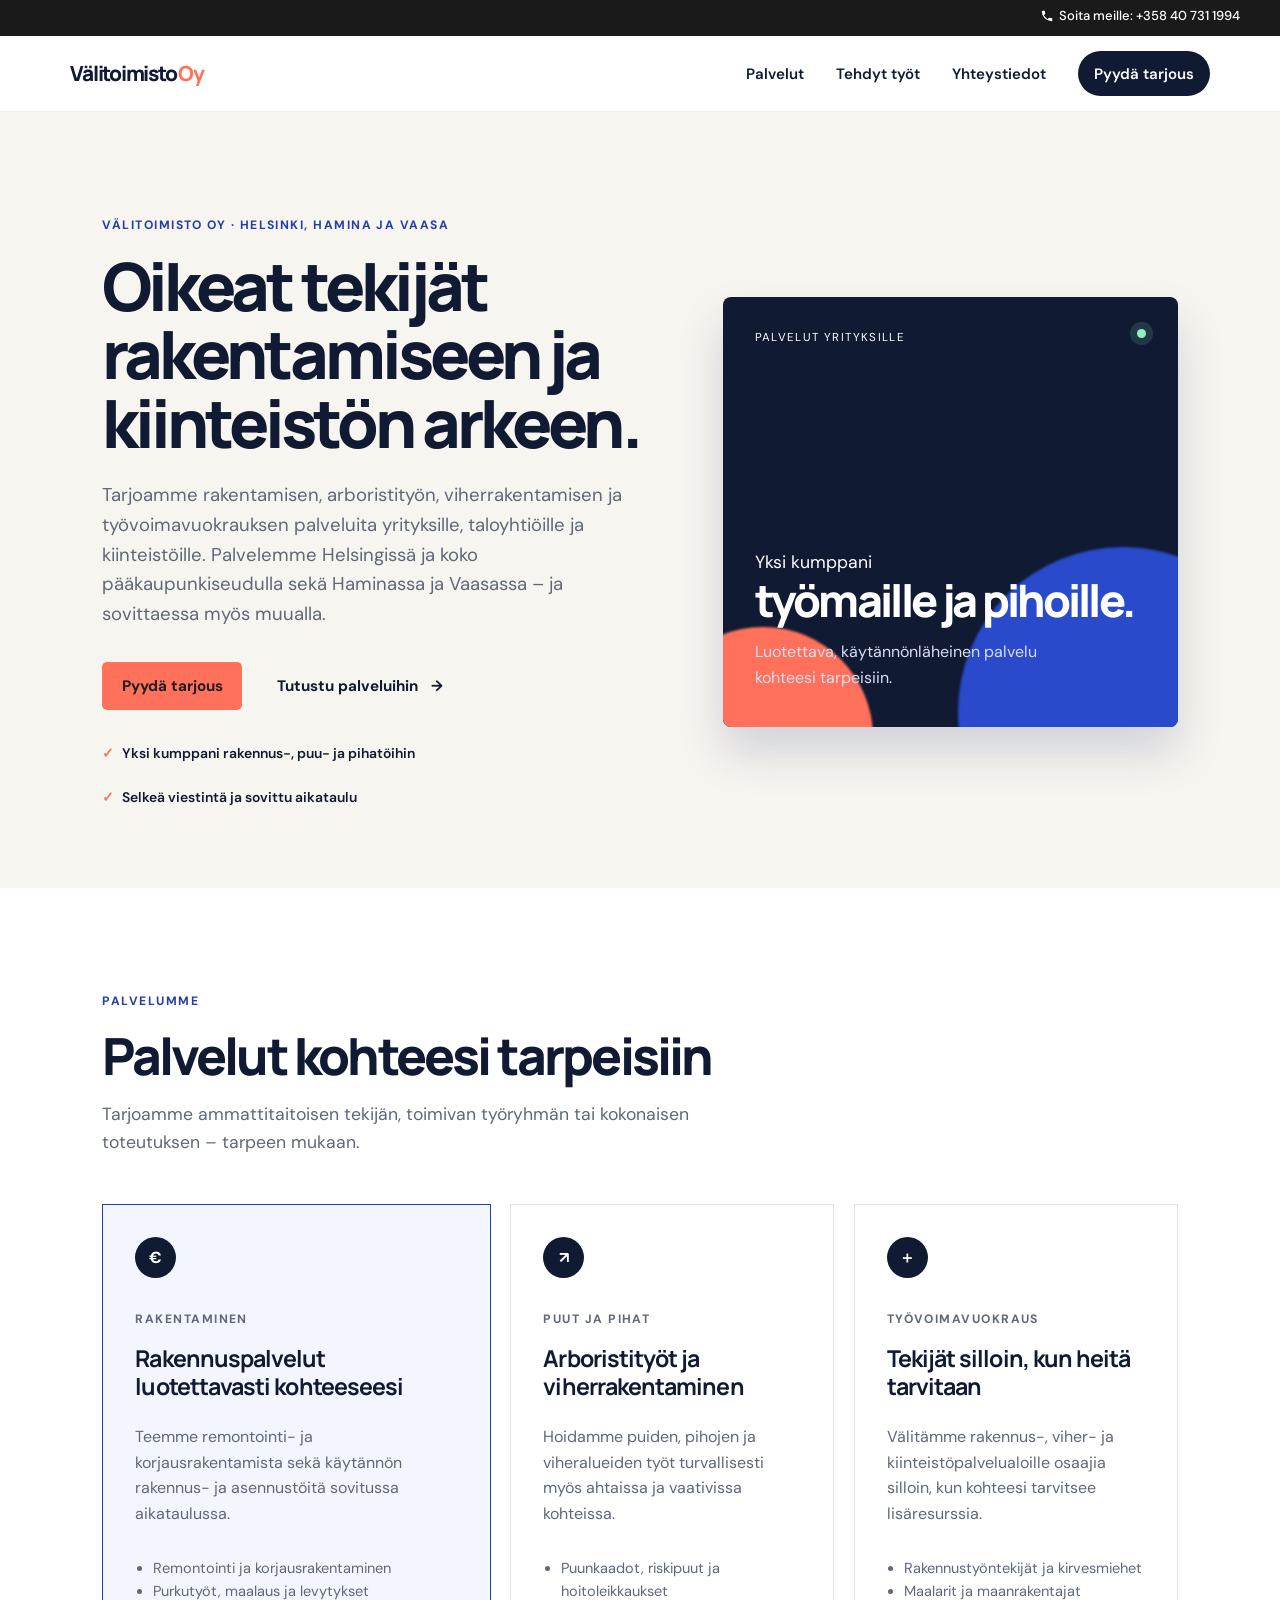
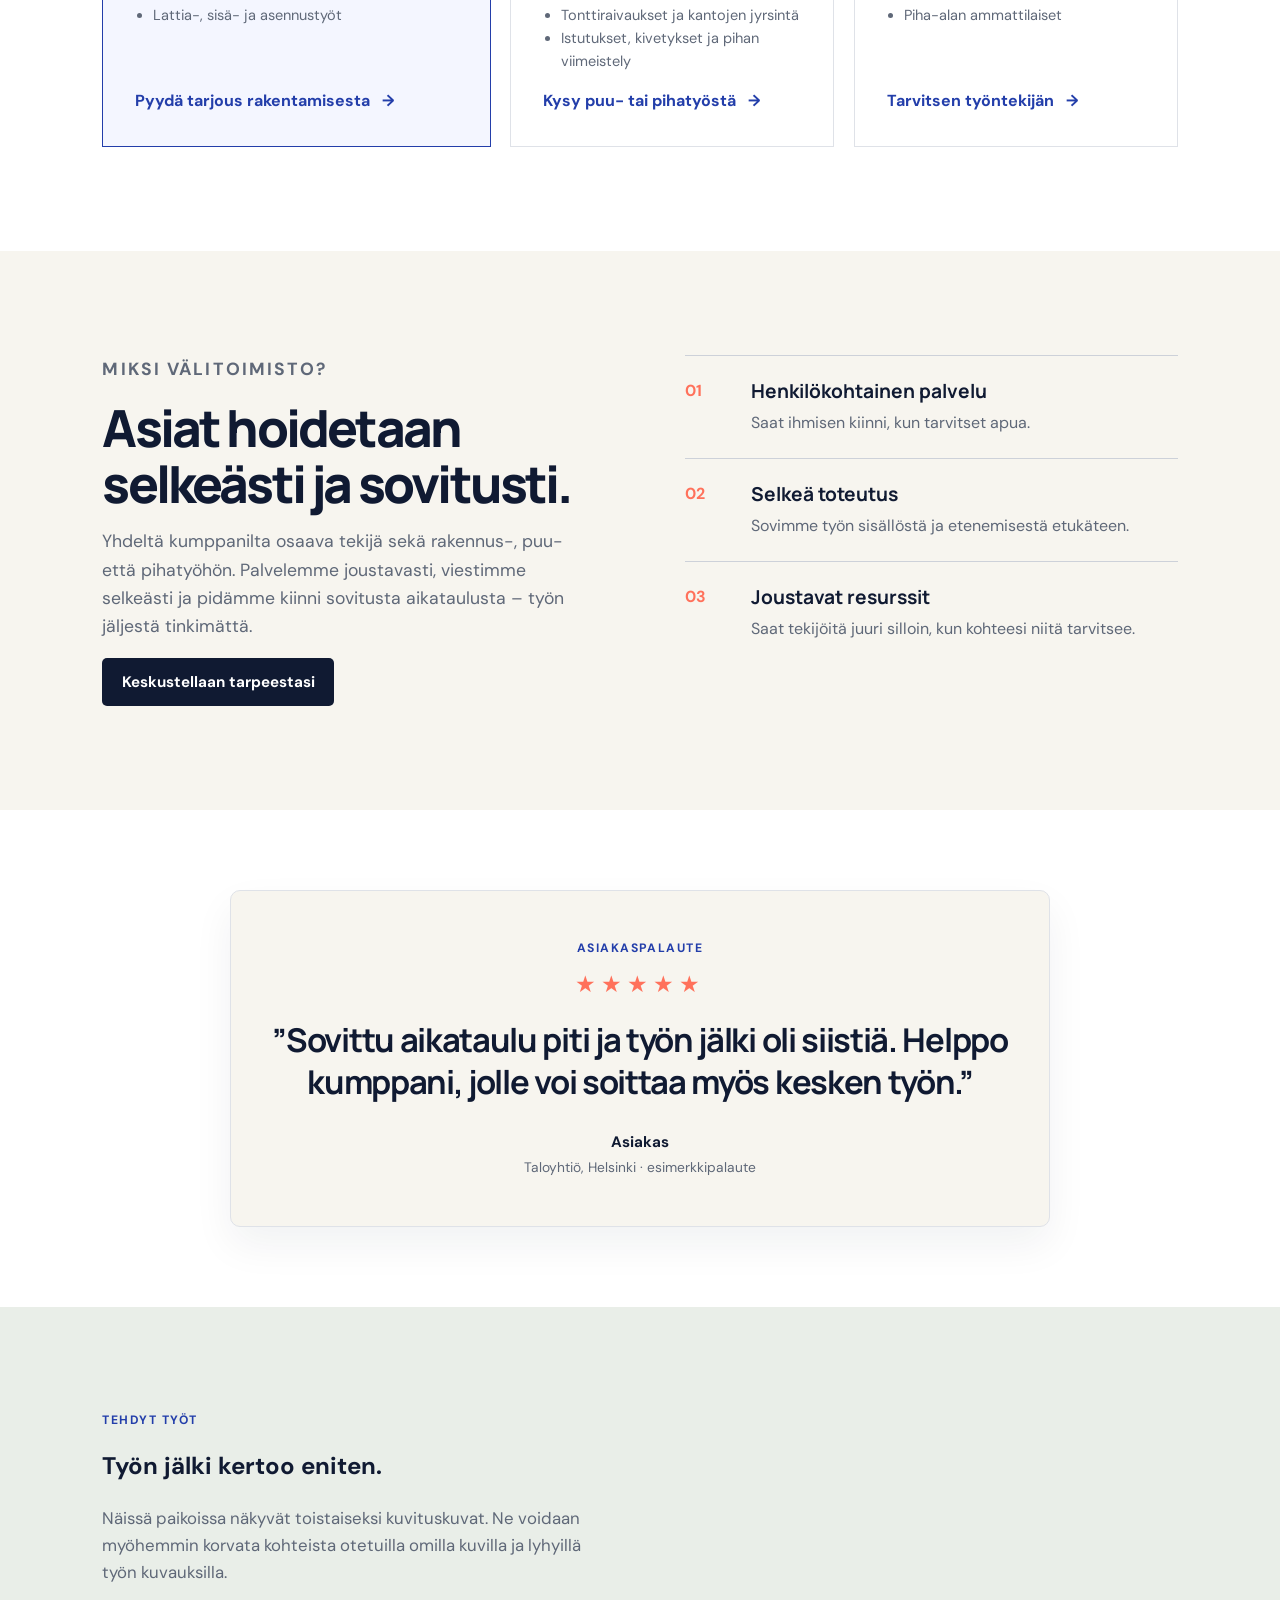
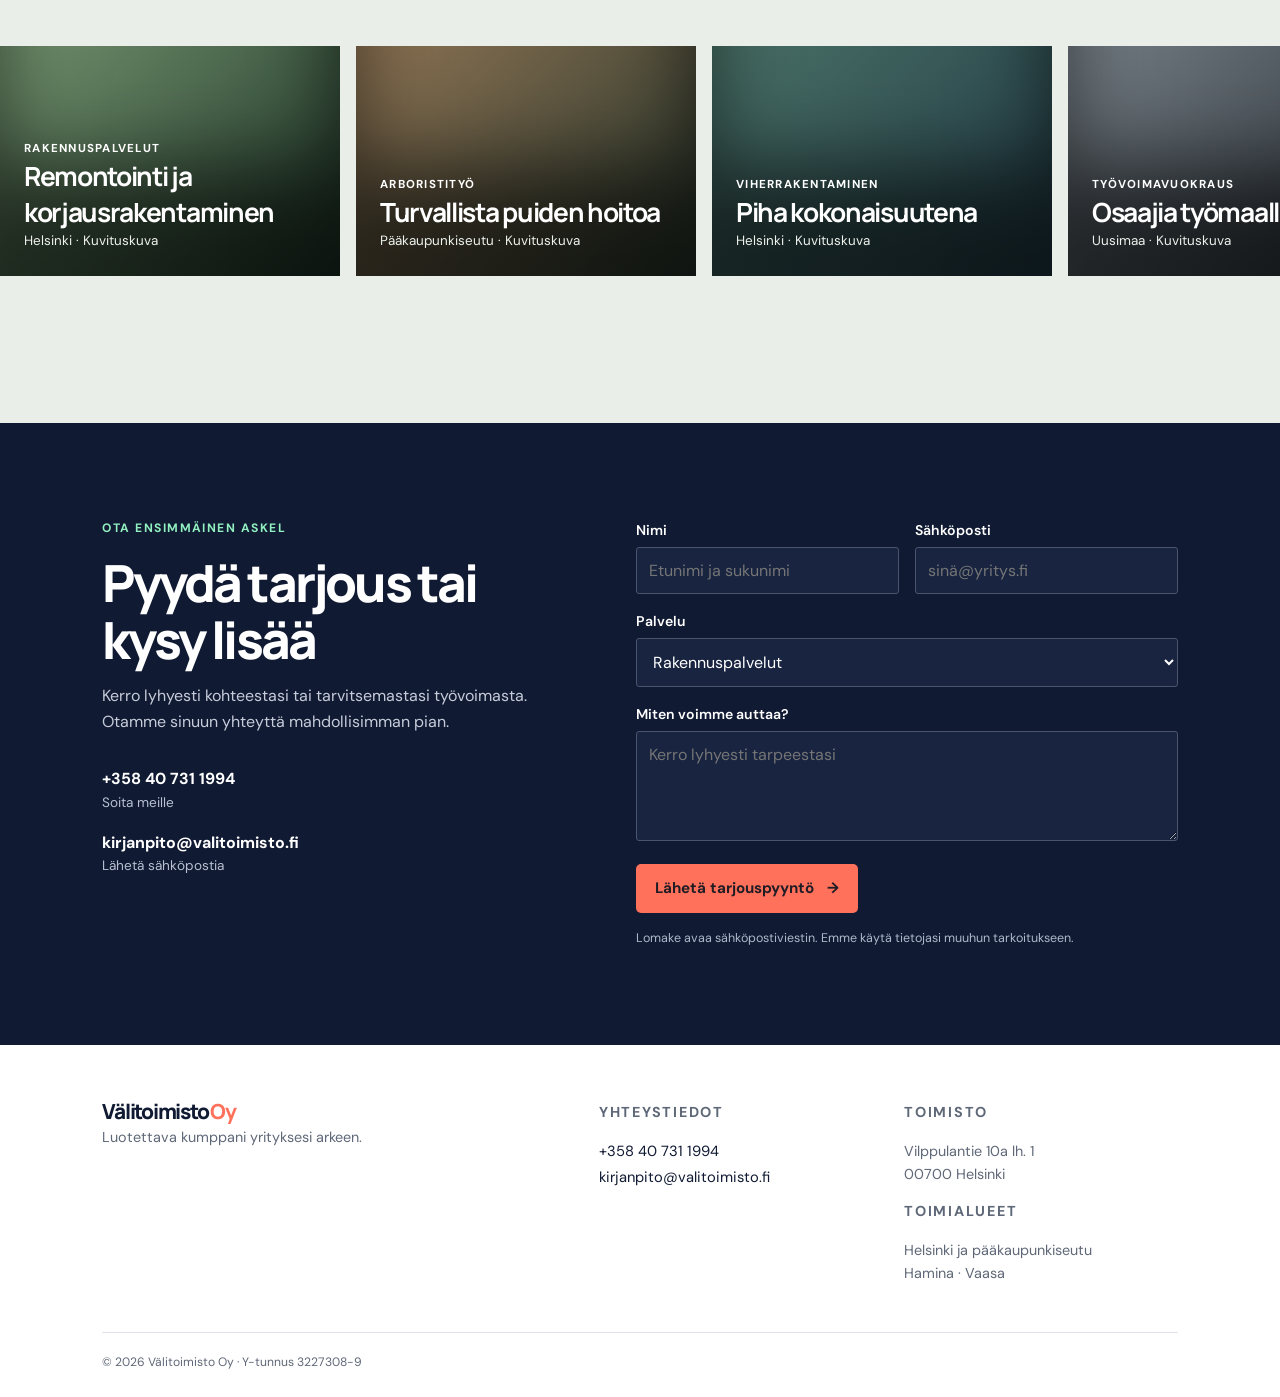
==== index.html @ 51d5badb "Add files via upload" ====
<!doctype html>
<html lang="fi">
  <head>
    <meta charset="UTF-8" />
    <meta name="viewport" content="width=device-width, initial-scale=1.0" />
    <meta name="description" content="Välitoimisto Oy tarjoaa rakentamisen, arboristityön, viherrakentamisen ja työvoimavuokrauksen palveluita Helsingissä, pääkaupunkiseudulla, Haminassa ja Vaasassa." />
    <title>Välitoimisto Oy | Rakentaminen ja työvoimavuokraus</title>
    <link rel="preconnect" href="https://fonts.googleapis.com" />
    <link rel="preconnect" href="https://fonts.gstatic.com" crossorigin />
    <link href="https://fonts.googleapis.com/css2?family=DM+Sans:wght@400;500;600;700&family=Manrope:wght@600;700;800&display=swap" rel="stylesheet" />
    <link rel="stylesheet" href="styles.css" />
    <link rel="stylesheet" href="references.css" />
  </head>
  <body>
    <!-- UUSI YHTEYSTIETOPALKKI SIVUN YLÄLAIDASSA -->
    <div class="top-bar" style="background-color: #1a1a1a; color: #ffffff; padding: 6px 20px; font-size: 13px; font-family: 'DM Sans', sans-serif; text-align: right;">
      <div style="max-width: 1200px; margin: 0 auto;">
        <a href="tel:+358407311994" style="color: #ffffff; text-decoration: none; font-weight: 500; display: inline-flex; align-items: center; gap: 5px;">
          <svg viewBox="0 0 24 24" width="14" height="14" fill="currentColor" style="vertical-align: middle;">
            <path d="M6.62 10.79a15.15 15.15 0 0 0 6.59 6.59l2.2-2.2a1 1 0 0 1 1.11-.27c1.12.37 2.33.57 3.57.57a1 1 0 0 1 1 1V20a1 1 0 0 1-1 1A17 17 0 0 1 3 4a1 1 0 0 1 1-1h3.5a1 1 0 0 1 1 1c0 1.25.2 2.45.57 3.57a1 1 0 0 1-.27 1.11l-2.18 2.1z"/>
          </svg>
          Soita meille: +358 40 731 1994
        </a>
      </div>
    </div>

    <header class="site-header">
      <a class="logo" href="#alku" aria-label="Välitoimisto Oy, etusivu">Välitoimisto<span>Oy</span></a>
      <button class="menu-toggle" aria-expanded="false" aria-controls="nav">Valikko <span aria-hidden="true">☰</span></button>
      <nav id="nav" class="navigation" aria-label="Päävalikko">
        <a href="#palvelut">Palvelut</a>
        <a href="#referenssit">Tehdyt työt</a>
        <a href="#yhteys">Yhteystiedot</a>
        <a class="nav-cta" href="#tarjous">Pyydä tarjous</a>
      </nav>
    </header>

    <main id="alku">
      <section class="hero">
        <div class="hero-copy">
          <p class="eyebrow">Välitoimisto Oy · Helsinki, Hamina ja Vaasa</p>
          <h1>Oikeat tekijät rakentamiseen ja kiinteistön arkeen.</h1>
          <p class="lead">Tarjoamme rakentamisen, arboristityön, viherrakentamisen ja työvoimavuokrauksen palveluita yrityksille, taloyhtiöille ja kiinteistöille. Palvelemme Helsingissä ja koko pääkaupunkiseudulla sekä Haminassa ja Vaasassa – ja sovittaessa myös muualla.</p>
          <div class="button-row">
            <a class="button button-primary" href="#tarjous">Pyydä tarjous</a>
            <a class="button button-quiet" href="#palvelut">Tutustu palveluihin <span aria-hidden="true">→</span></a>
          </div>
          <ul class="hero-points" aria-label="Välitoimiston vahvuudet">
            <li>Yksi kumppani rakennus-, puu- ja pihatöihin</li>
            <li>Selkeä viestintä ja sovittu aikataulu</li>
          </ul>
        </div>
        <div class="hero-card" aria-label="Rakentaminen ja työvoimavuokraus">
          <div class="card-topline"><span>Palvelut yrityksille</span><span class="pulse"></span></div>
          <div class="orb orb-one"></div><div class="orb orb-two"></div>
          <div class="card-content">
            <p>Yksi kumppani</p>
            <strong>työmaille ja pihoille.</strong>
            <span>Luotettava, käytännönläheinen palvelu kohteesi tarpeisiin.</span>
          </div>
        </div>
      </section>

      <section id="palvelut" class="section services-section">
        <div class="section-intro">
          <p class="eyebrow">Palvelumme</p>
          <h2>Palvelut kohteesi tarpeisiin</h2>
          <p>Tarjoamme ammattitaitoisen tekijän, toimivan työryhmän tai kokonaisen toteutuksen – tarpeen mukaan.</p>
        </div>
        <div class="service-grid">
          <article class="service-card featured">
            <div class="icon" aria-hidden="true">€</div>
            <p class="card-label">Rakentaminen</p>
            <h3>Rakennuspalvelut luotettavasti kohteeseesi</h3>
            <p>Teemme remontointi- ja korjausrakentamista sekä käytännön rakennus- ja asennustöitä sovitussa aikataulussa.</p>
            <ul><li>Remontointi ja korjausrakentaminen</li><li>Purkutyöt, maalaus ja levytykset</li><li>Lattia-, sisä- ja asennustyöt</li></ul>
            <a href="#tarjous" class="text-link">Pyydä tarjous rakentamisesta <span>→</span></a>
          </article>
          <article class="service-card">
            <div class="icon" aria-hidden="true">↗</div>
            <p class="card-label">Puut ja pihat</p>
            <h3>Arboristityöt ja viherrakentaminen</h3>
            <p>Hoidamme puiden, pihojen ja viheralueiden työt turvallisesti myös ahtaissa ja vaativissa kohteissa.</p>
            <ul><li>Puunkaadot, riskipuut ja hoitoleikkaukset</li><li>Tonttiraivaukset ja kantojen jyrsintä</li><li>Istutukset, kivetykset ja pihan viimeistely</li></ul>
            <a href="#tarjous" class="text-link">Kysy puu- tai pihatyöstä <span>→</span></a>
          </article>
          <article class="service-card">
            <div class="icon" aria-hidden="true">＋</div>
            <p class="card-label">Työvoimavuokraus</p>
            <h3>Tekijät silloin, kun heitä tarvitaan</h3>
            <p>Välitämme rakennus-, viher- ja kiinteistöpalvelualoille osaajia silloin, kun kohteesi tarvitsee lisäresurssia.</p>
            <ul><li>Rakennustyöntekijät ja kirvesmiehet</li><li>Maalarit ja maanrakentajat</li><li>Piha-alan ammattilaiset</li></ul>
            <a href="#tarjous" class="text-link">Tarvitsen työntekijän <span>→</span></a>
          </article>
        </div>
      </section>

      <section id="miksi-me" class="section reasons-section">
        <div class="reasons-copy">
          <p class="eyebrow">Miksi Välitoimisto?</p>
          <h2>Asiat hoidetaan selkeästi ja sovitusti.</h2>
          <p>Yhdeltä kumppanilta osaava tekijä sekä rakennus-, puu- että pihatyöhön. Palvelemme joustavasti, viestimme selkeästi ja pidämme kiinni sovitusta aikataulusta – työn jäljestä tinkimättä.</p>
          <a class="button button-dark" href="#tarjous">Keskustellaan tarpeestasi</a>
        </div>
        <div class="reason-list">
          <div><span>01</span><h3>Henkilökohtainen palvelu</h3><p>Saat ihmisen kiinni, kun tarvitset apua.</p></div>
          <div><span>02</span><h3>Selkeä toteutus</h3><p>Sovimme työn sisällöstä ja etenemisestä etukäteen.</p></div>
          <div><span>03</span><h3>Joustavat resurssit</h3><p>Saat tekijöitä juuri silloin, kun kohteesi niitä tarvitsee.</p></div>
        </div>
      </section>

      <!-- ASIAKASARVOSTELU: korvaa lainaus ja allekirjoitus aidolla saadulla palautteella. -->
      <section id="arvostelu" class="review-section" aria-labelledby="review-title">
        <h2 id="review-title" class="visually-hidden">Asiakasarvostelu</h2>
        <div class="review-card">
          <p class="eyebrow">Asiakaspalaute</p>
          <div class="review-stars" role="img" aria-label="Arvosana 5 tähteä viidestä">★★★★★</div>
          <blockquote class="review-quote">”Sovittu aikataulu piti ja työn jälki oli siistiä. Helppo kumppani, jolle voi soittaa myös kesken työn.”</blockquote>
          <p class="review-meta"><strong>Asiakas</strong><span>Taloyhtiö, Helsinki · esimerkkipalaute</span></p>
        </div>
      </section>

      <section id="referenssit" class="references-section" aria-labelledby="references-title">
        <div class="references-intro">
          <p class="eyebrow">Tehdyt työt</p>
          <h2 id="references-title">Työn jälki kertoo eniten.</h2>
          <p>Näissä paikoissa näkyvät toistaiseksi kuvituskuvat. Ne voidaan myöhemmin korvata kohteista otetuilla omilla kuvilla ja lyhyillä työn kuvauksilla.</p>
        </div>
        <div class="reference-rail" aria-label="Referenssikohteet">
          <article class="reference-card ref-one"><span>Rakennuspalvelut</span><strong>Remontointi ja korjausrakentaminen</strong><p>Helsinki · Kuvituskuva</p></article>
          <article class="reference-card ref-two"><span>Arboristityö</span><strong>Turvallista puiden hoitoa</strong><p>Pääkaupunkiseutu · Kuvituskuva</p></article>
          <article class="reference-card ref-three"><span>Viherrakentaminen</span><strong>Piha kokonaisuutena</strong><p>Helsinki · Kuvituskuva</p></article>
          <article class="reference-card ref-four"><span>Työvoimavuokraus</span><strong>Osaajia työmaalle</strong><p>Uusimaa · Kuvituskuva</p></article>
          <article class="reference-card ref-one" aria-hidden="true"><span>Rakennuspalvelut</span><strong>Remontointi ja korjausrakentaminen</strong><p>Helsinki · Kuvituskuva</p></article>
        </div>
      </section>

      <section id="tarjous" class="quote-section">
        <div class="quote-copy">
          <p class="eyebrow">Ota ensimmäinen askel</p>
          <h2>Pyydä tarjous tai kysy lisää</h2>
          <p>Kerro lyhyesti kohteestasi tai tarvitsemastasi työvoimasta. Otamme sinuun yhteyttä mahdollisimman pian.</p>
          <div class="contact-direct">
            <a href="tel:+358407311994"><strong>+358 40 731 1994</strong><span>Soita meille</span></a>
            <a href="mailto:kirjanpito@valitoimisto.fi"><strong>kirjanpito@valitoimisto.fi</strong><span>Lähetä sähköpostia</span></a>
          </div>
        </div>
        <form id="quote-form" class="quote-form">
          <label>Nimi<input required name="name" autocomplete="name" placeholder="Etunimi ja sukunimi" /></label>
          <label>Sähköposti<input required type="email" name="email" autocomplete="email" placeholder="sinä@yritys.fi" /></label>
          <label>Palvelu<select name="service"><option>Rakennuspalvelut</option><option>Arboristityöt</option><option>Viherrakentaminen</option><option>Työvoimavuokraus</option><option>Muu asia</option></select></label>
          <label>Miten voimme auttaa?<textarea required name="message" rows="4" placeholder="Kerro lyhyesti tarpeestasi"></textarea></label>
          <button class="button button-primary" type="submit">Lähetä tarjouspyyntö <span aria-hidden="true">→</span></button>
          <p class="form-note">Lomake avaa sähköpostiviestin. Emme käytä tietojasi muuhun tarkoitukseen.</p>
        </form>
      </section>
    </main>

    <footer id="yhteys" class="site-footer">
      <div><a class="logo" href="#alku">Välitoimisto<span>Oy</span></a><p>Luotettava kumppani yrityksesi arkeen.</p></div>
      <div><p class="footer-label">Yhteystiedot</p><a href="tel:+358407311994">+358 40 731 1994</a><a href="mailto:kirjanpito@valitoimisto.fi">kirjanpito@valitoimisto.fi</a></div>
      <div><p class="footer-label">Toimisto</p><p>Vilppulantie 10a lh. 1<br />00700 Helsinki</p><p class="footer-label">Toimialueet</p><p>Helsinki ja pääkaupunkiseutu<br />Hamina · Vaasa</p></div>
      <small>© <span id="year"></span> Välitoimisto Oy · Y-tunnus 3227308-9</small>
    </footer>
    <script src="script.js"></script>
  </body>
</html>
---- styles.css ----
:root{--ink:#101a32;--blue:#233eaa;--blue-dark:#172b78;--coral:#ff715b;--cream:#f7f5ef;--muted:#5f6878;--line:#dfe2e8}*{box-sizing:border-box}html{scroll-behavior:smooth}body{margin:0;color:var(--ink);background:var(--cream);font:400 16px/1.6 "DM Sans",Arial,sans-serif}h1,h2,h3,p{margin-top:0}.site-header{min-height:76px;display:flex;align-items:center;justify-content:space-between;padding:0 5.5vw;background:#fff;position:sticky;top:0;z-index:10;border-bottom:1px solid #edf0f4}.logo{font:800 1.3rem/1 "Manrope",sans-serif;text-decoration:none;color:var(--ink);letter-spacing:-.06em}.logo span{color:var(--coral);margin-left:2px}.navigation{display:flex;align-items:center;gap:2rem}.navigation a{color:var(--ink);text-decoration:none;font-weight:600;font-size:.94rem}.navigation .nav-cta{background:var(--ink);color:#fff;padding:.65rem 1rem;border-radius:999px}.menu-toggle{display:none}.hero{padding:6.5rem 8vw 5rem;display:grid;grid-template-columns:1.1fr .9fr;gap:4rem;align-items:center;max-width:1450px;margin:auto}.eyebrow,.card-label,.footer-label{font-size:.76rem;text-transform:uppercase;letter-spacing:.12em;font-weight:700;color:var(--blue);margin-bottom:1rem}.hero h1{font:800 clamp(2.8rem,5.2vw,5.4rem)/1.03 "Manrope",sans-serif;letter-spacing:-.06em;max-width:730px;margin-bottom:1.5rem}.lead{font-size:1.16rem;color:var(--muted);max-width:630px}.button-row{display:flex;gap:1rem;align-items:center;margin:2rem 0}.button{display:inline-flex;align-items:center;gap:.8rem;padding:.9rem 1.2rem;border-radius:5px;text-decoration:none;border:0;font:700 .95rem "DM Sans",sans-serif;cursor:pointer}.button-primary{background:var(--coral);color:#211d25}.button-primary:hover{background:#ff846f}.button-quiet{color:var(--ink)}.button-dark{background:var(--ink);color:#fff}.hero-points{display:flex;flex-wrap:wrap;gap:1.3rem;padding:0;margin:0;list-style:none;font-size:.87rem;font-weight:600}.hero-points li:before{content:"✓";color:var(--coral);margin-right:.45rem}.hero-card{position:relative;overflow:hidden;min-height:430px;background:var(--ink);border-radius:8px;color:#fff;padding:2rem;box-shadow:0 25px 45px #172b782b}.card-topline{display:flex;justify-content:space-between;text-transform:uppercase;font-size:.72rem;letter-spacing:.12em}.pulse{width:9px;height:9px;background:#91efc0;border-radius:50%;box-shadow:0 0 0 7px #91efc024}.orb{position:absolute;border-radius:50%;filter:blur(1px)}.orb-one{width:330px;height:330px;background:#284acb;right:-110px;bottom:-150px}.orb-two{width:220px;height:220px;background:#ff715b;left:-70px;bottom:-120px}.card-content{position:absolute;left:2rem;bottom:2.3rem;z-index:1}.card-content p{font-size:1.1rem;margin:0}.card-content strong{display:block;font:800 clamp(2rem,3.5vw,3.1rem)/1.05 "Manrope";letter-spacing:-.06em}.card-content span{display:block;max-width:330px;margin-top:1rem;color:#d9def3}.section{padding:6.5rem 8vw}.services-section{background:#fff}.section-intro{max-width:620px;margin-bottom:3rem}.section h2,.quote-section h2{font:800 clamp(2.1rem,4vw,3.6rem)/1.1 "Manrope";letter-spacing:-.055em;margin-bottom:1rem}.section-intro>p:last-child,.reasons-copy>p{color:var(--muted);font-size:1.1rem}.service-grid{display:grid;grid-template-columns:1.2fr 1fr 1fr;gap:1.2rem}.service-card{border:1px solid var(--line);padding:2rem;min-height:390px;display:flex;flex-direction:column;background:#fff}.service-card.featured{border-color:var(--blue);background:#f4f6ff}.icon{width:41px;height:41px;display:grid;place-items:center;border-radius:50%;background:var(--ink);color:#fff;font-weight:700;margin-bottom:2rem}.service-card h3{font:700 1.45rem/1.2 "Manrope";letter-spacing:-.04em}.service-card p{color:var(--muted)}.service-card ul{padding-left:1.1rem;color:var(--muted);font-size:.91rem}.text-link{margin-top:auto;text-decoration:none;font-weight:700;color:var(--blue)}.text-link span{margin-left:.5rem}.reasons-section{display:grid;grid-template-columns:1fr 1fr;gap:7vw;align-items:start}.reasons-copy h2{max-width:520px}.reason-list>div{display:grid;grid-template-columns:50px 1fr;column-gap:1rem;padding:1.4rem 0;border-top:1px solid #cdd1d9}.reason-list span{color:var(--coral);font-weight:700}.reason-list h3{margin:0;font:700 1.2rem "Manrope"}.reason-list p{grid-column:2;color:var(--muted);margin:.35rem 0 0}.quote-section{background:var(--ink);padding:6rem 8vw;display:grid;grid-template-columns:.9fr 1.1fr;gap:7vw;color:#fff}.quote-section .eyebrow{color:#91efc0}.quote-section h2{max-width:440px}.quote-copy>p:not(.eyebrow){color:#c6ccda;max-width:490px}.contact-direct{display:grid;gap:1rem;margin-top:2rem}.contact-direct a{color:#fff;text-decoration:none;display:flex;flex-direction:column}.contact-direct span{color:#b8c0d2;font-size:.85rem}.quote-form{display:grid;grid-template-columns:1fr 1fr;gap:1rem}.quote-form label{font-weight:600;font-size:.88rem}.quote-form label:nth-of-type(3),.quote-form label:nth-of-type(4){grid-column:1/-1}.quote-form input,.quote-form textarea,.quote-form select{width:100%;margin-top:.35rem;padding:.75rem .8rem;font:400 1rem "DM Sans";border:1px solid #4a556d;background:#182440;color:#fff;border-radius:3px}.quote-form textarea{resize:vertical}.quote-form .button{justify-self:start}.form-note{grid-column:1/-1;color:#aeb8ca;font-size:.78rem;margin:0}.site-footer{display:grid;grid-template-columns:1.7fr 1fr 1fr;gap:2rem;padding:3.5rem 8vw 1.5rem;background:#fff}.site-footer p{color:var(--muted);font-size:.9rem}.site-footer a:not(.logo){display:block;color:var(--ink);text-decoration:none;font-size:.92rem;margin:.2rem 0}.site-footer small{grid-column:1/-1;border-top:1px solid var(--line);padding-top:1.3rem;color:var(--muted);font-size:.76rem}@media(max-width:850px){.site-header{padding:0 5vw}.menu-toggle{display:block;background:none;border:0;font:700 .9rem "DM Sans";color:var(--ink)}.navigation{display:none;position:absolute;left:0;right:0;top:75px;padding:1.2rem 5vw 1.5rem;background:#fff;border-bottom:1px solid var(--line);align-items:flex-start;flex-direction:column;gap:1rem}.navigation.open{display:flex}.hero,.reasons-section,.quote-section{grid-template-columns:1fr;gap:2.5rem}.hero{padding:4.5rem 7vw}.hero-card{min-height:340px}.section,.quote-section{padding:4.5rem 7vw}.service-grid{grid-template-columns:1fr}.service-card{min-height:unset}.site-footer{grid-template-columns:1fr 1fr;padding:3rem 7vw 1.5rem}.site-footer>div:first-child{grid-column:1/-1}}@media(max-width:520px){.hero h1{font-size:2.7rem}.button-row{flex-direction:column;align-items:flex-start}.hero-card{min-height:300px;padding:1.4rem}.card-content{left:1.4rem;bottom:1.8rem}.quote-form{grid-template-columns:1fr}.site-footer{grid-template-columns:1fr}.site-footer>div:first-child{grid-column:auto}}
.visually-hidden{position:absolute;width:1px;height:1px;padding:0;margin:-1px;overflow:hidden;clip:rect(0 0 0 0);white-space:nowrap;border:0}.review-section{padding:5rem 8vw;background:#fff;display:flex;justify-content:center}.review-card{max-width:820px;text-align:center;padding:3rem 2.5rem;background:var(--cream);border:1px solid var(--line);border-radius:10px;box-shadow:0 18px 40px #101a320f}.review-card .eyebrow{margin-bottom:.9rem}.review-stars{color:var(--coral);font-size:1.45rem;line-height:1;letter-spacing:.22em;margin-bottom:1.4rem}.review-quote{margin:0 0 1.6rem;font:700 clamp(1.35rem,2.6vw,2.05rem)/1.3 "Manrope",sans-serif;letter-spacing:-.04em}.review-meta{margin:0;display:flex;flex-direction:column;gap:.15rem}.review-meta strong{font-weight:700;font-size:.95rem}.review-meta span{color:var(--muted);font-size:.86rem}@media(max-width:850px){.review-section{padding:3.5rem 7vw}.review-card{padding:2.2rem 1.5rem}.review-stars{letter-spacing:.16em}}
---- references.css ----
.references-section{overflow:hidden;padding:6.5rem 0;background:#e9eee8}.references-intro{padding:0 8vw;max-width:710px}.references-intro>p:last-child{color:#5f6878;font-size:1.05rem}.reference-rail{display:flex;width:max-content;gap:1rem;padding:2.7rem 0;animation:move-references 38s linear infinite}.reference-rail:hover{animation-play-state:paused}.reference-card{width:340px;height:230px;padding:1.5rem;display:flex;flex-direction:column;justify-content:flex-end;color:#fff;background:#1c2d27;box-shadow:inset 0 -110px 80px #0009}.reference-card span{font-size:.72rem;letter-spacing:.11em;text-transform:uppercase;font-weight:700}.reference-card strong{font:700 1.65rem "Manrope",sans-serif;letter-spacing:-.05em}.reference-card p{margin:0;color:#eef2ed;font-size:.84rem}.ref-one{background:linear-gradient(135deg,#71916d,#1c3225)}.ref-two{background:linear-gradient(135deg,#8d7353,#26342a)}.ref-three{background:linear-gradient(135deg,#497066,#203944)}.ref-four{background:linear-gradient(135deg,#757e85,#242b32)}@keyframes move-references{from{transform:translateX(0)}to{transform:translateX(-1416px)}}@media(max-width:850px){.references-section{padding:4.5rem 0}.references-intro{padding:0 7vw}.reference-card{width:285px;height:205px}.reference-rail{animation-duration:32s}}
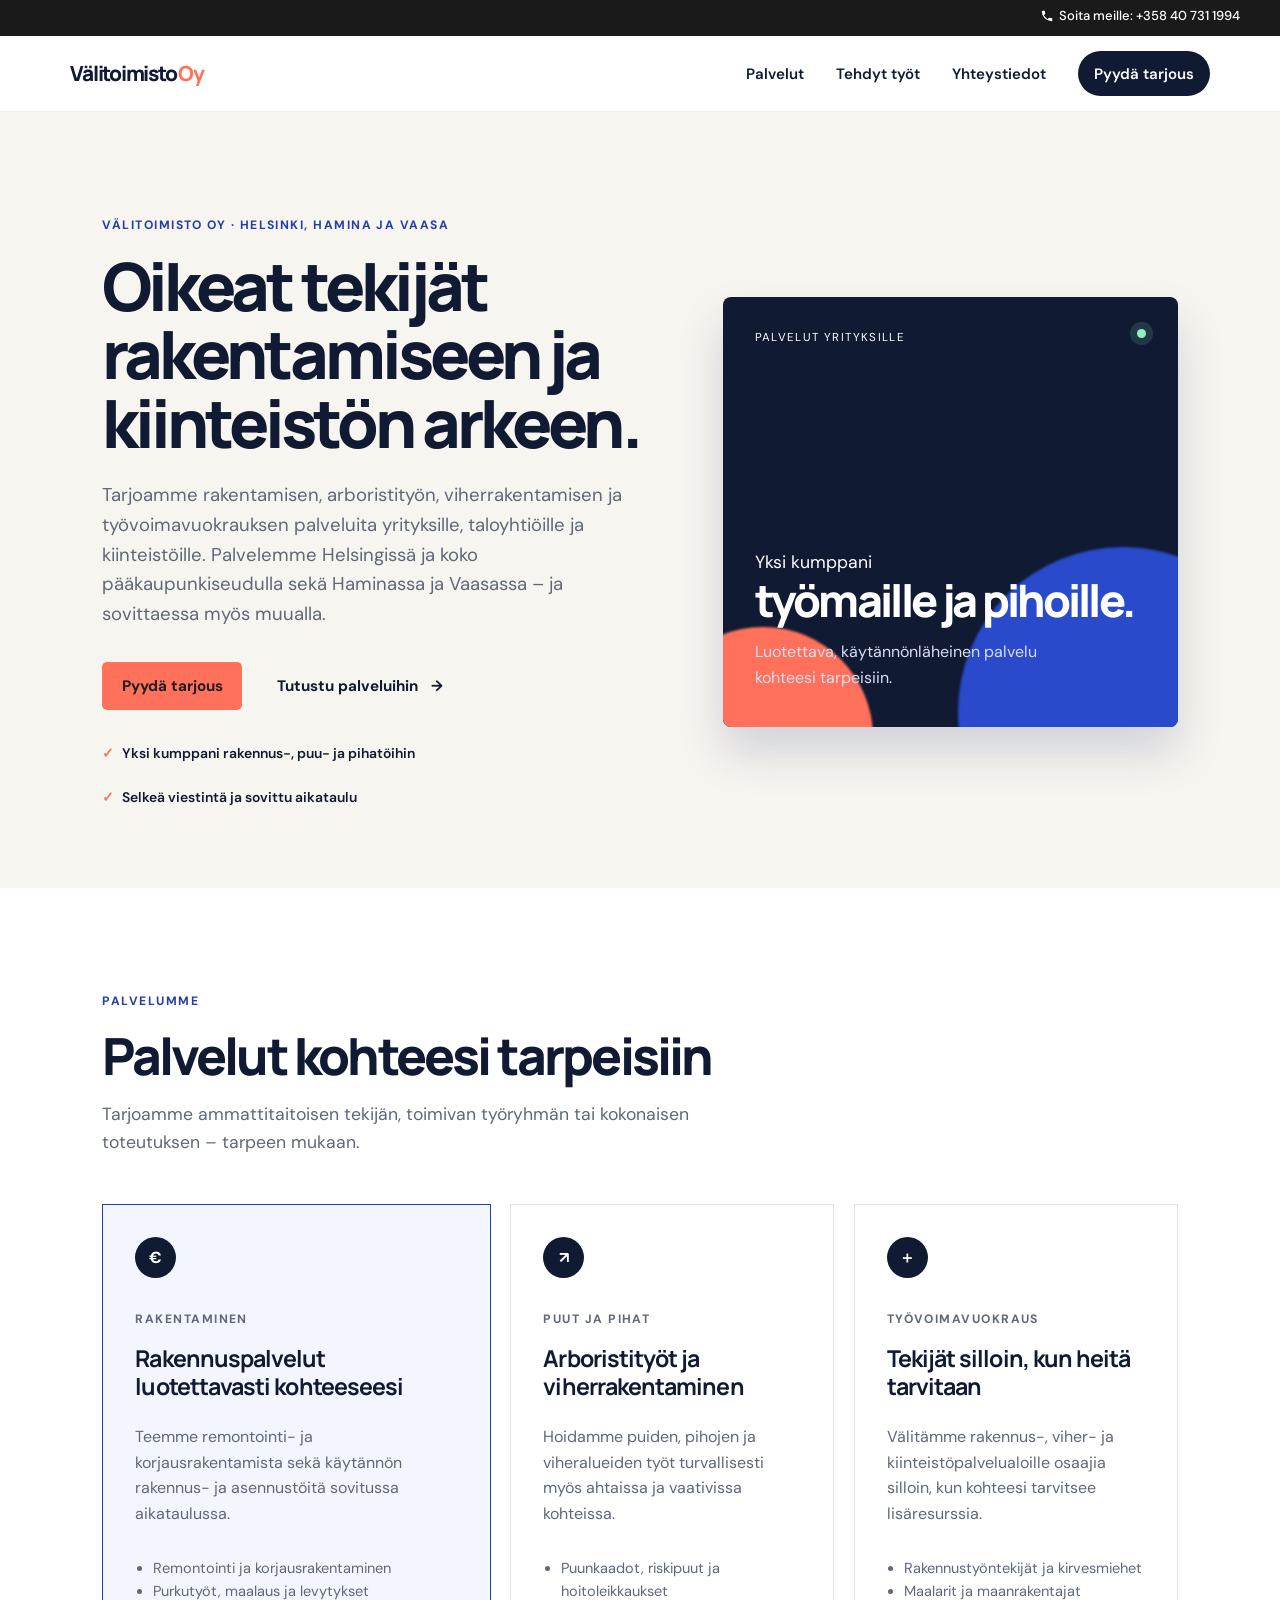
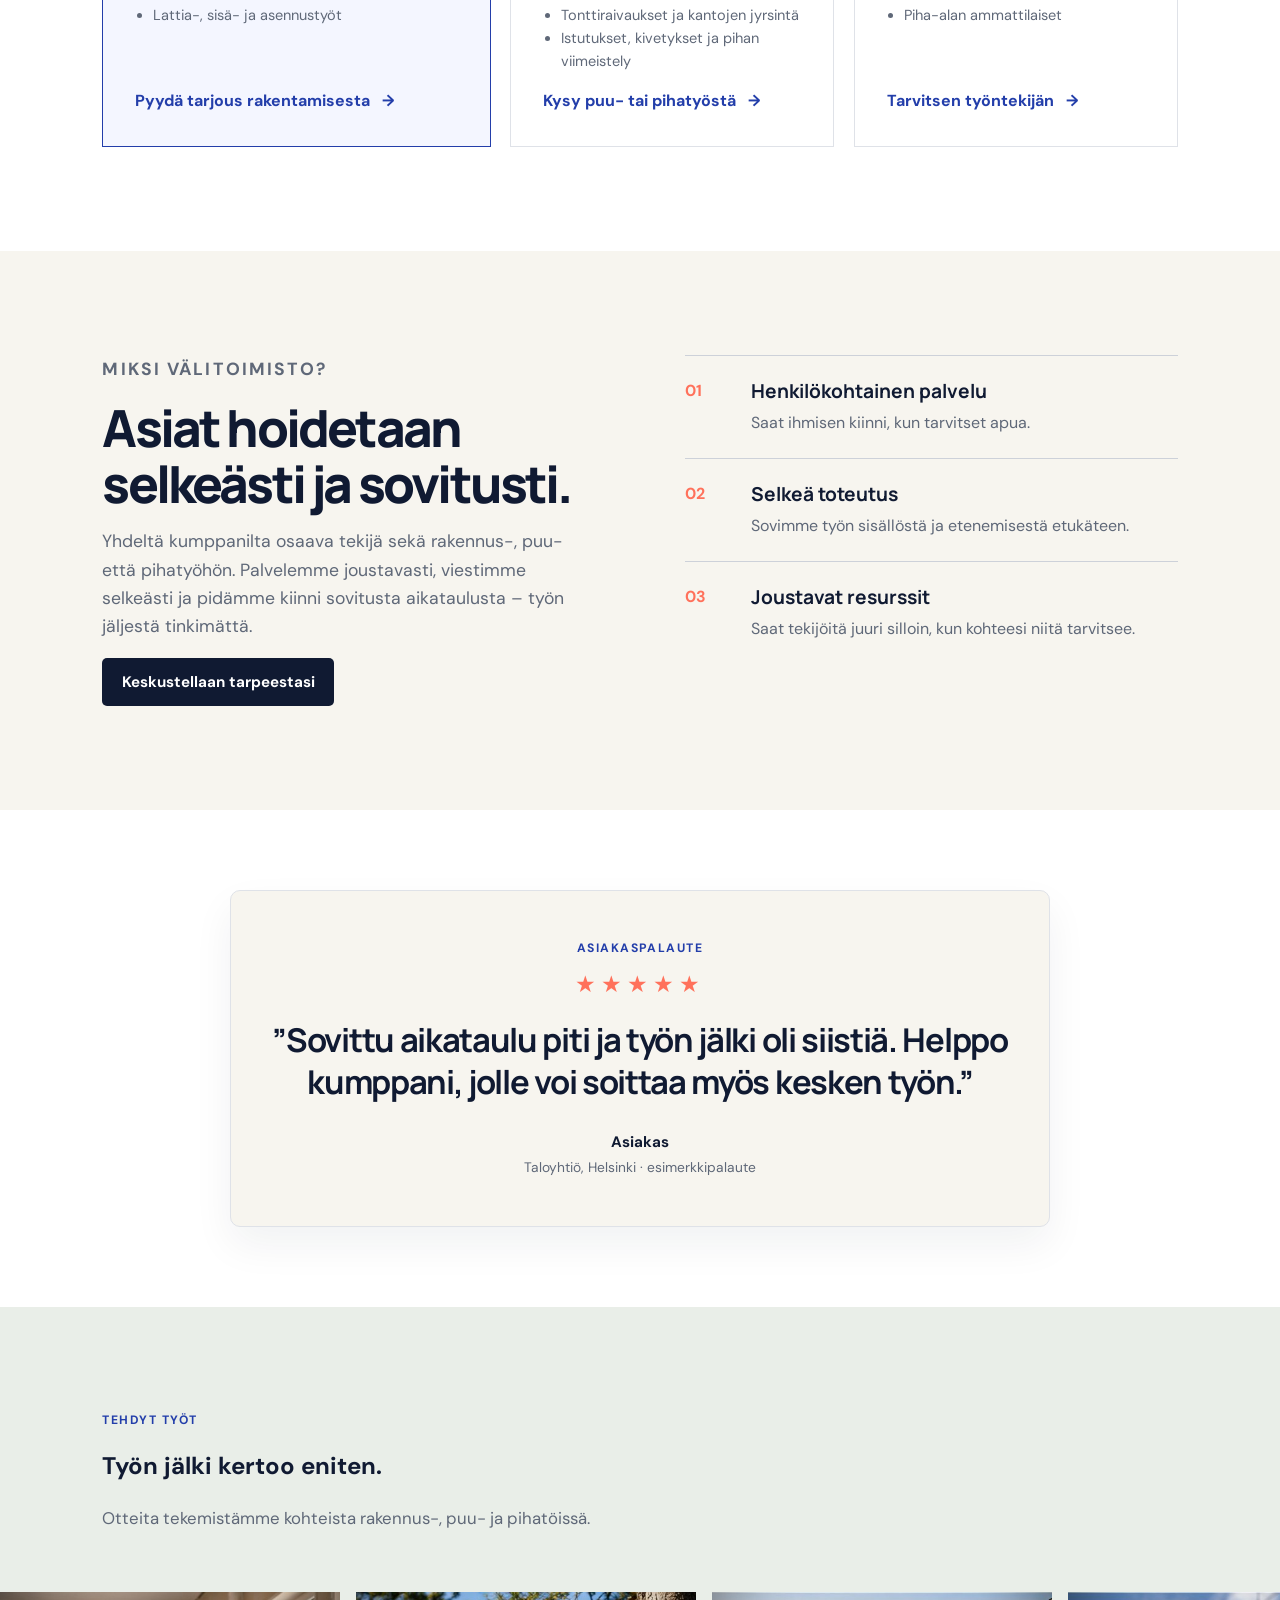
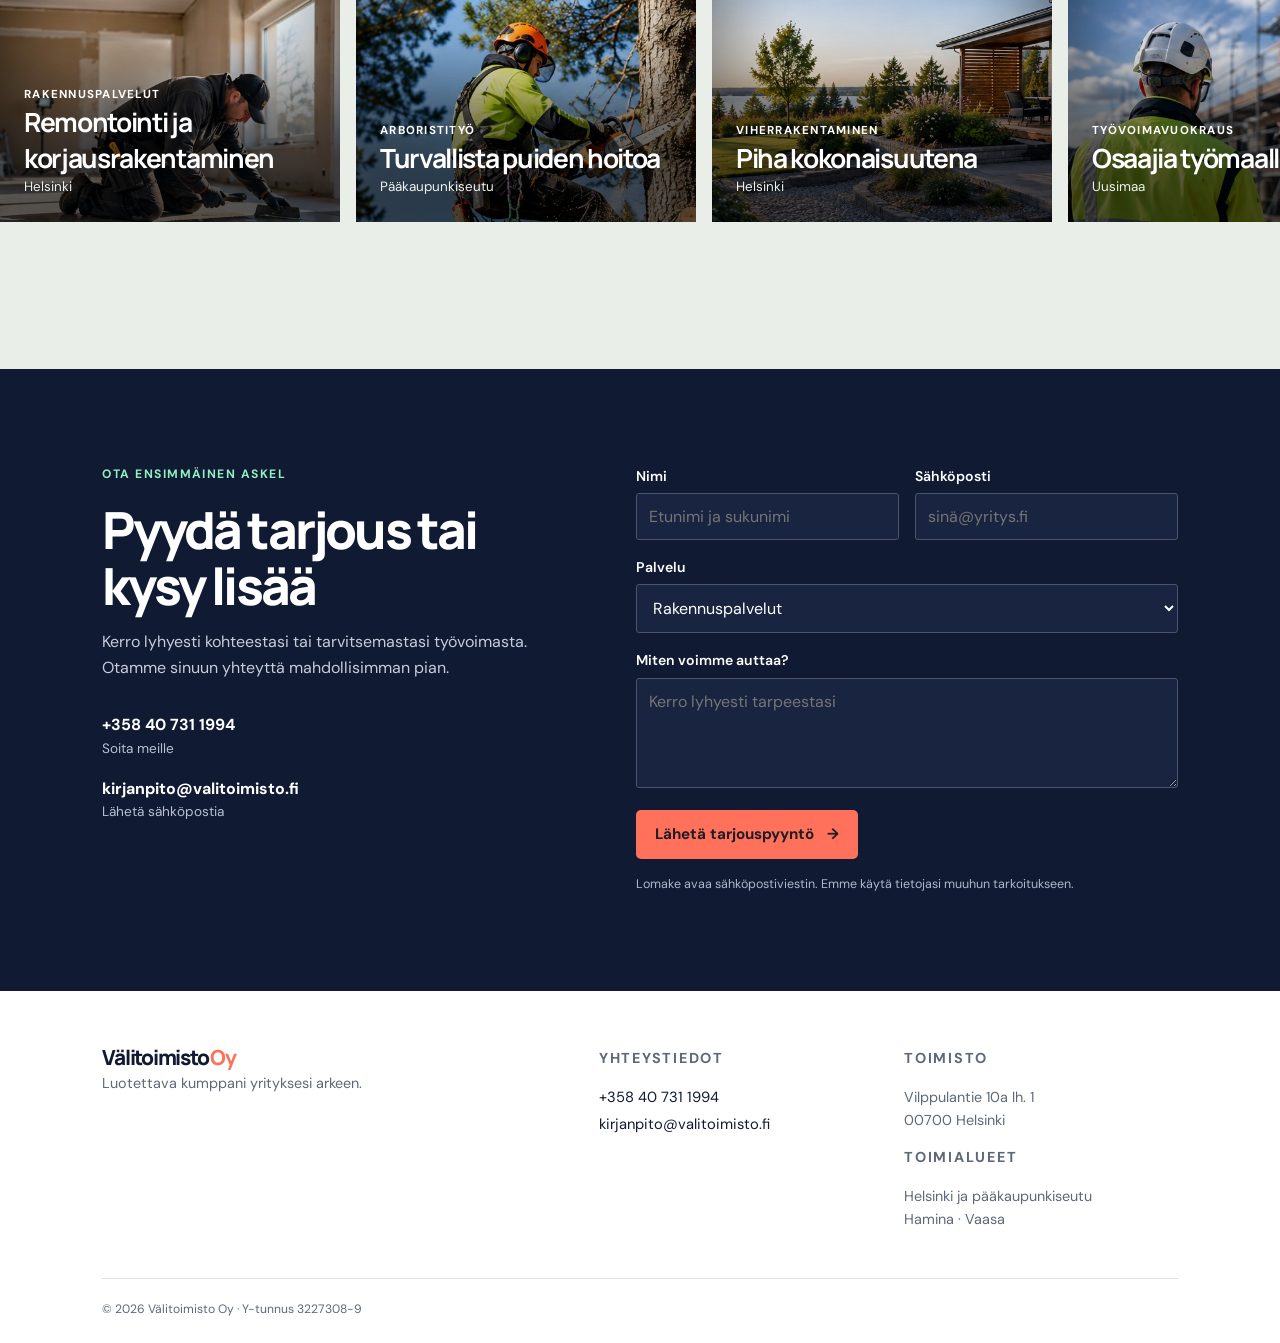
==== commit 78f03b16: "Add files via upload" ====
--- a/index.html
+++ b/index.html
@@ -124,14 +124,14 @@
         <div class="references-intro">
           <p class="eyebrow">Tehdyt työt</p>
           <h2 id="references-title">Työn jälki kertoo eniten.</h2>
-          <p>Näissä paikoissa näkyvät toistaiseksi kuvituskuvat. Ne voidaan myöhemmin korvata kohteista otetuilla omilla kuvilla ja lyhyillä työn kuvauksilla.</p>
+          <p>Otteita tekemistämme kohteista rakennus-, puu- ja pihatöissä.</p>
         </div>
         <div class="reference-rail" aria-label="Referenssikohteet">
-          <article class="reference-card ref-one"><span>Rakennuspalvelut</span><strong>Remontointi ja korjausrakentaminen</strong><p>Helsinki · Kuvituskuva</p></article>
-          <article class="reference-card ref-two"><span>Arboristityö</span><strong>Turvallista puiden hoitoa</strong><p>Pääkaupunkiseutu · Kuvituskuva</p></article>
-          <article class="reference-card ref-three"><span>Viherrakentaminen</span><strong>Piha kokonaisuutena</strong><p>Helsinki · Kuvituskuva</p></article>
-          <article class="reference-card ref-four"><span>Työvoimavuokraus</span><strong>Osaajia työmaalle</strong><p>Uusimaa · Kuvituskuva</p></article>
-          <article class="reference-card ref-one" aria-hidden="true"><span>Rakennuspalvelut</span><strong>Remontointi ja korjausrakentaminen</strong><p>Helsinki · Kuvituskuva</p></article>
+          <article class="reference-card ref-one"><span>Rakennuspalvelut</span><strong>Remontointi ja korjausrakentaminen</strong><p>Helsinki</p></article>
+          <article class="reference-card ref-two"><span>Arboristityö</span><strong>Turvallista puiden hoitoa</strong><p>Pääkaupunkiseutu</p></article>
+          <article class="reference-card ref-three"><span>Viherrakentaminen</span><strong>Piha kokonaisuutena</strong><p>Helsinki</p></article>
+          <article class="reference-card ref-four"><span>Työvoimavuokraus</span><strong>Osaajia työmaalle</strong><p>Uusimaa</p></article>
+          <article class="reference-card ref-one" aria-hidden="true"><span>Rakennuspalvelut</span><strong>Remontointi ja korjausrakentaminen</strong><p>Helsinki</p></article>
         </div>
       </section>
 
--- a/references.css
+++ b/references.css
@@ -1 +1 @@
-.references-section{overflow:hidden;padding:6.5rem 0;background:#e9eee8}.references-intro{padding:0 8vw;max-width:710px}.references-intro>p:last-child{color:#5f6878;font-size:1.05rem}.reference-rail{display:flex;width:max-content;gap:1rem;padding:2.7rem 0;animation:move-references 38s linear infinite}.reference-rail:hover{animation-play-state:paused}.reference-card{width:340px;height:230px;padding:1.5rem;display:flex;flex-direction:column;justify-content:flex-end;color:#fff;background:#1c2d27;box-shadow:inset 0 -110px 80px #0009}.reference-card span{font-size:.72rem;letter-spacing:.11em;text-transform:uppercase;font-weight:700}.reference-card strong{font:700 1.65rem "Manrope",sans-serif;letter-spacing:-.05em}.reference-card p{margin:0;color:#eef2ed;font-size:.84rem}.ref-one{background:linear-gradient(135deg,#71916d,#1c3225)}.ref-two{background:linear-gradient(135deg,#8d7353,#26342a)}.ref-three{background:linear-gradient(135deg,#497066,#203944)}.ref-four{background:linear-gradient(135deg,#757e85,#242b32)}@keyframes move-references{from{transform:translateX(0)}to{transform:translateX(-1416px)}}@media(max-width:850px){.references-section{padding:4.5rem 0}.references-intro{padding:0 7vw}.reference-card{width:285px;height:205px}.reference-rail{animation-duration:32s}}
+.references-section{overflow:hidden;padding:6.5rem 0;background:#e9eee8}.references-intro{padding:0 8vw;max-width:710px}.references-intro>p:last-child{color:#5f6878;font-size:1.05rem}.reference-rail{display:flex;width:max-content;gap:1rem;padding:2.7rem 0;animation:move-references 38s linear infinite}.reference-rail:hover{animation-play-state:paused}.reference-card{width:340px;height:230px;padding:1.5rem;display:flex;flex-direction:column;justify-content:flex-end;color:#fff;background-color:#1c2d27;background-size:cover;background-position:center;background-repeat:no-repeat;box-shadow:inset 0 -130px 90px #000a}.reference-card span{font-size:.72rem;letter-spacing:.11em;text-transform:uppercase;font-weight:700}.reference-card strong{font:700 1.65rem "Manrope",sans-serif;letter-spacing:-.05em}.reference-card p{margin:0;color:#eef2ed;font-size:.84rem}.ref-one{background-image:url("kuvat/rakentaminen.jpg"),linear-gradient(135deg,#71916d,#1c3225)}.ref-two{background-image:url("kuvat/arboristityo.jpg"),linear-gradient(135deg,#8d7353,#26342a)}.ref-three{background-image:url("kuvat/viherrakentaminen.jpg"),linear-gradient(135deg,#497066,#203944)}.ref-four{background-image:url("kuvat/tyovoimavuokraus.jpg"),linear-gradient(135deg,#757e85,#242b32)}@keyframes move-references{from{transform:translateX(0)}to{transform:translateX(-1416px)}}@media(max-width:850px){.references-section{padding:4.5rem 0}.references-intro{padding:0 7vw}.reference-card{width:285px;height:205px}.reference-rail{animation-duration:32s}}
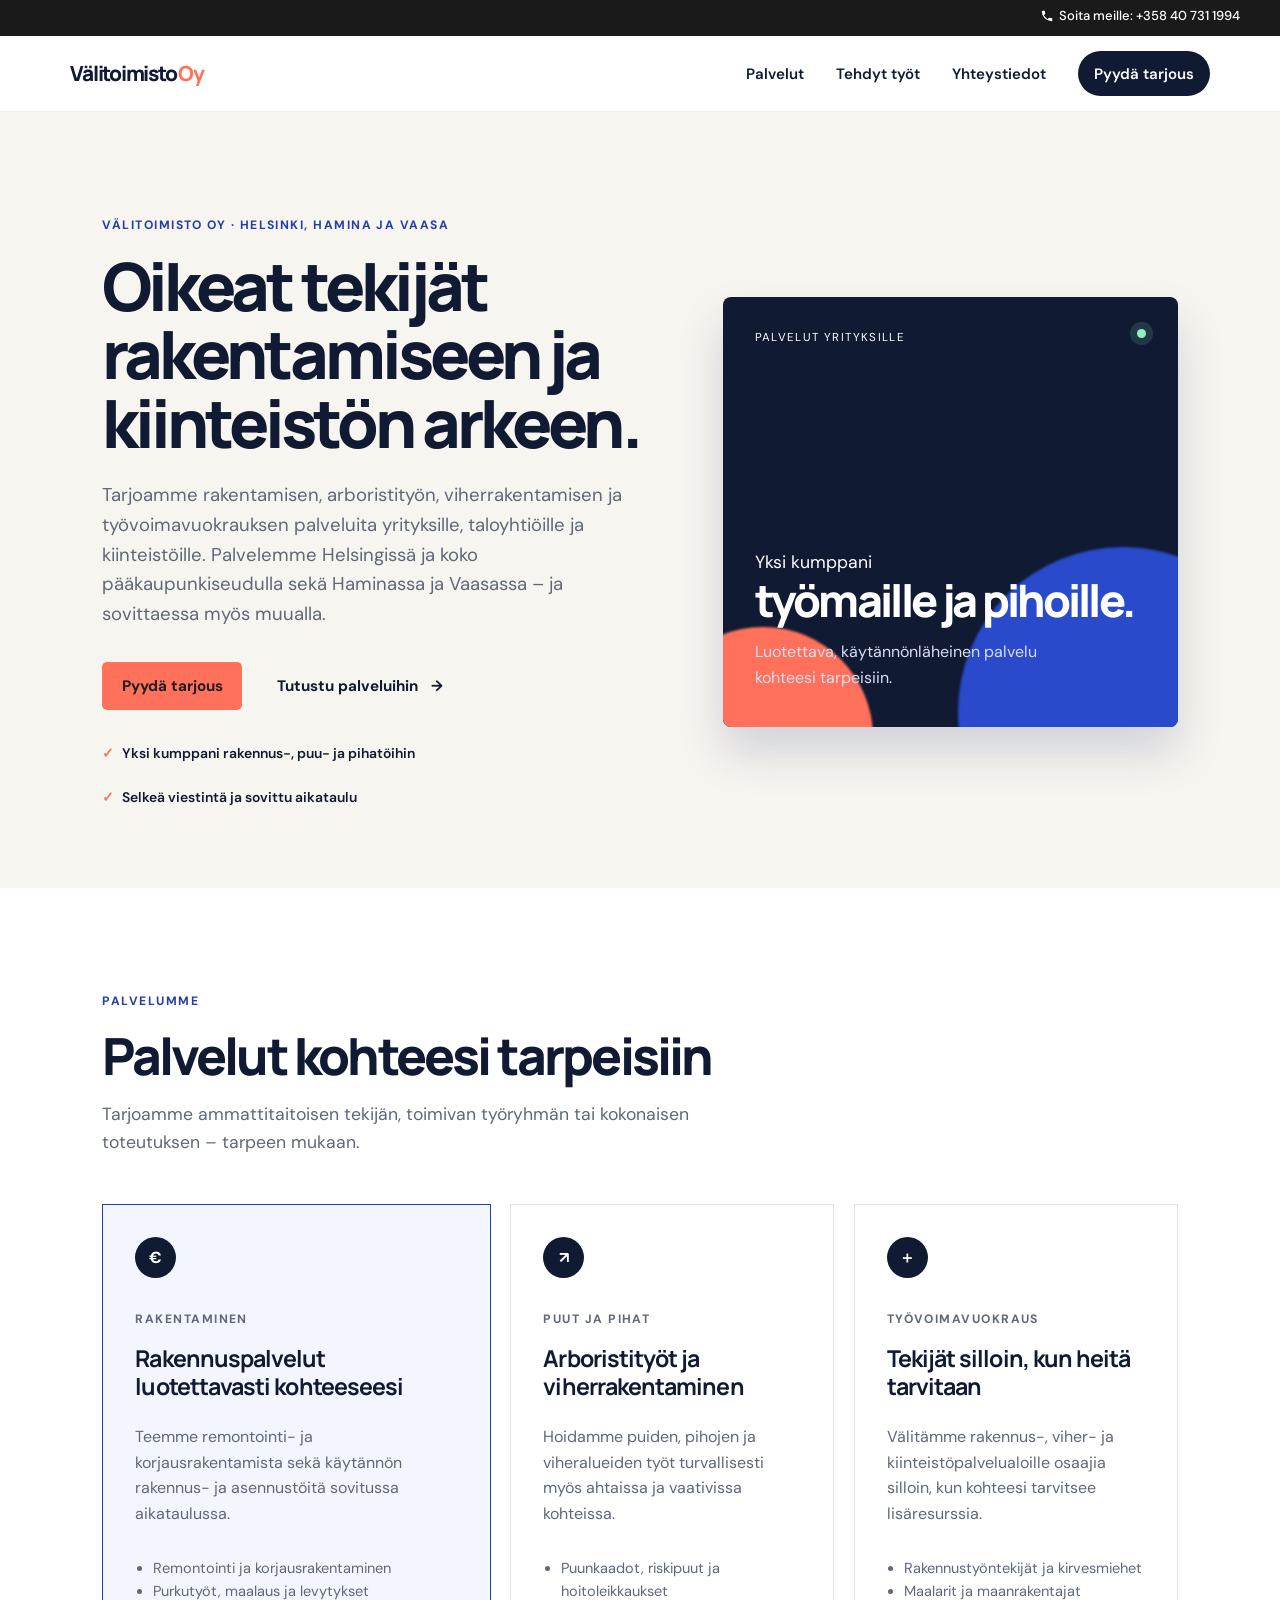
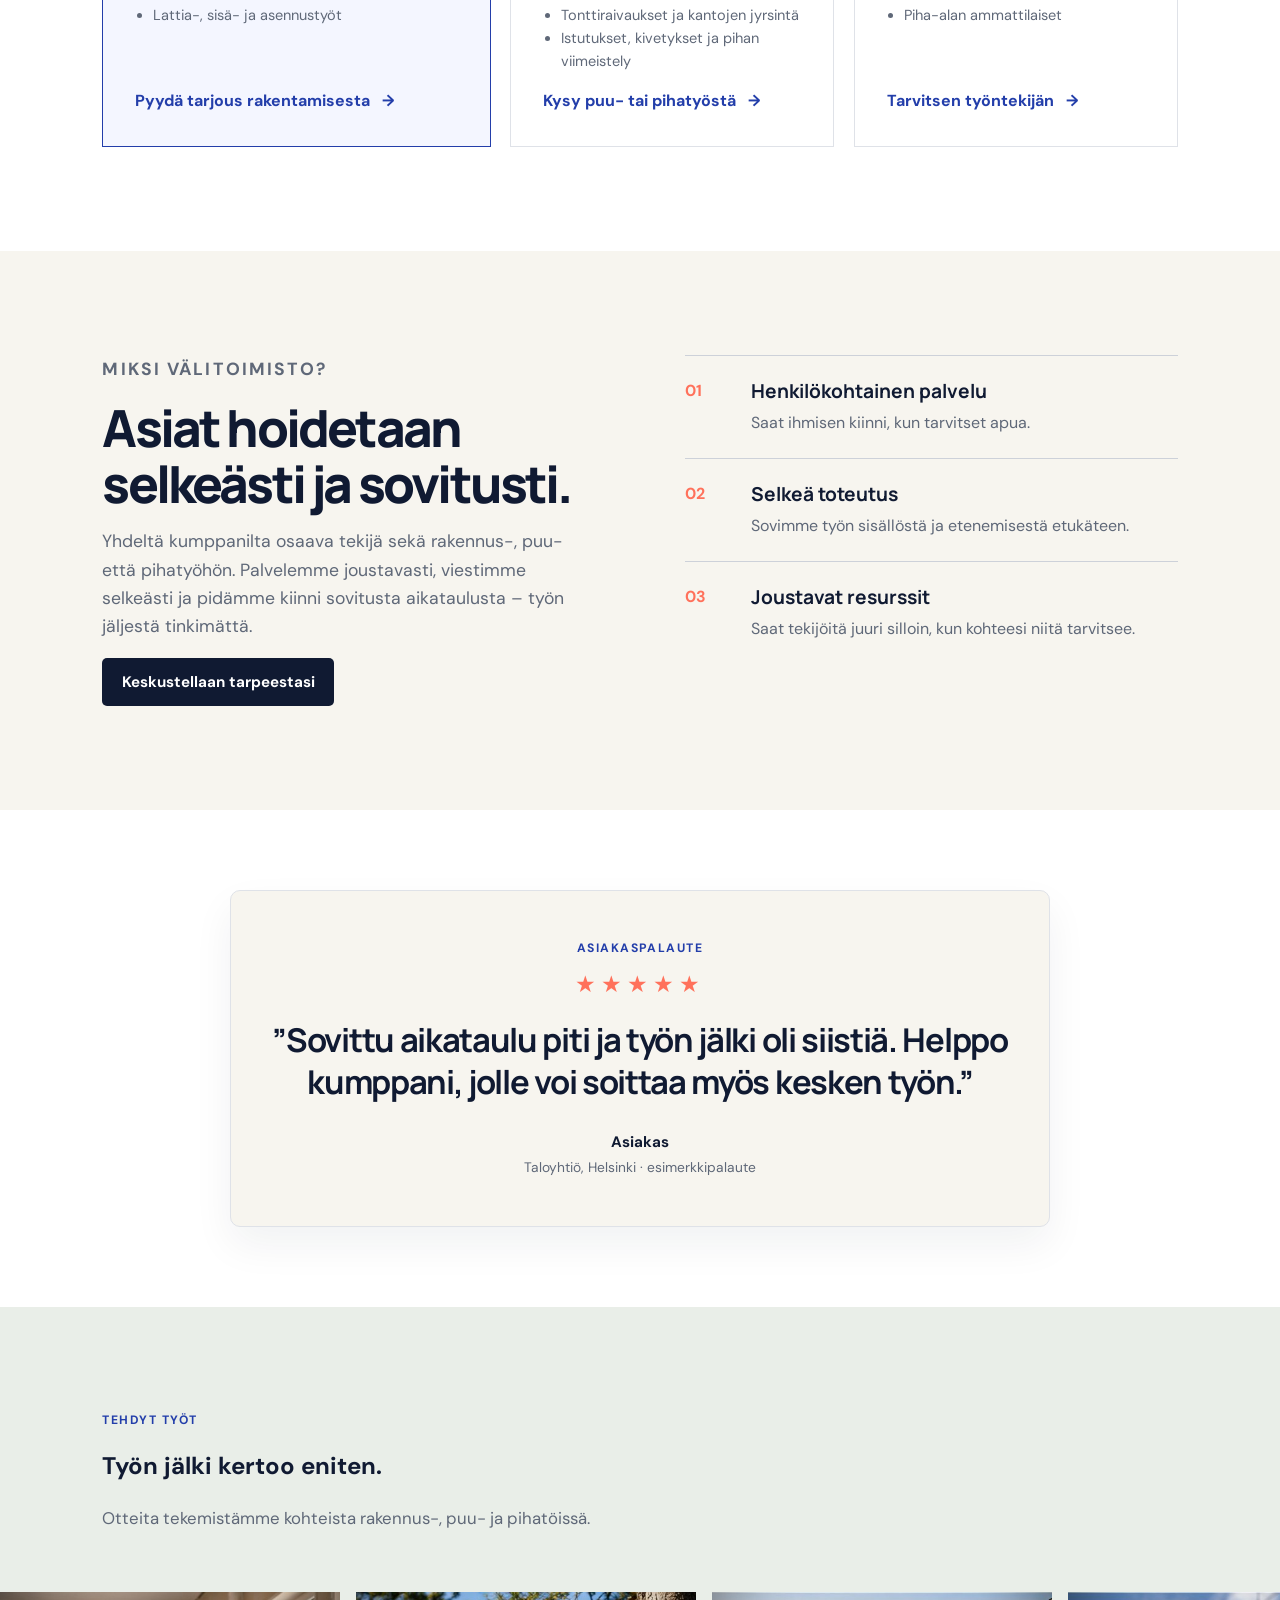
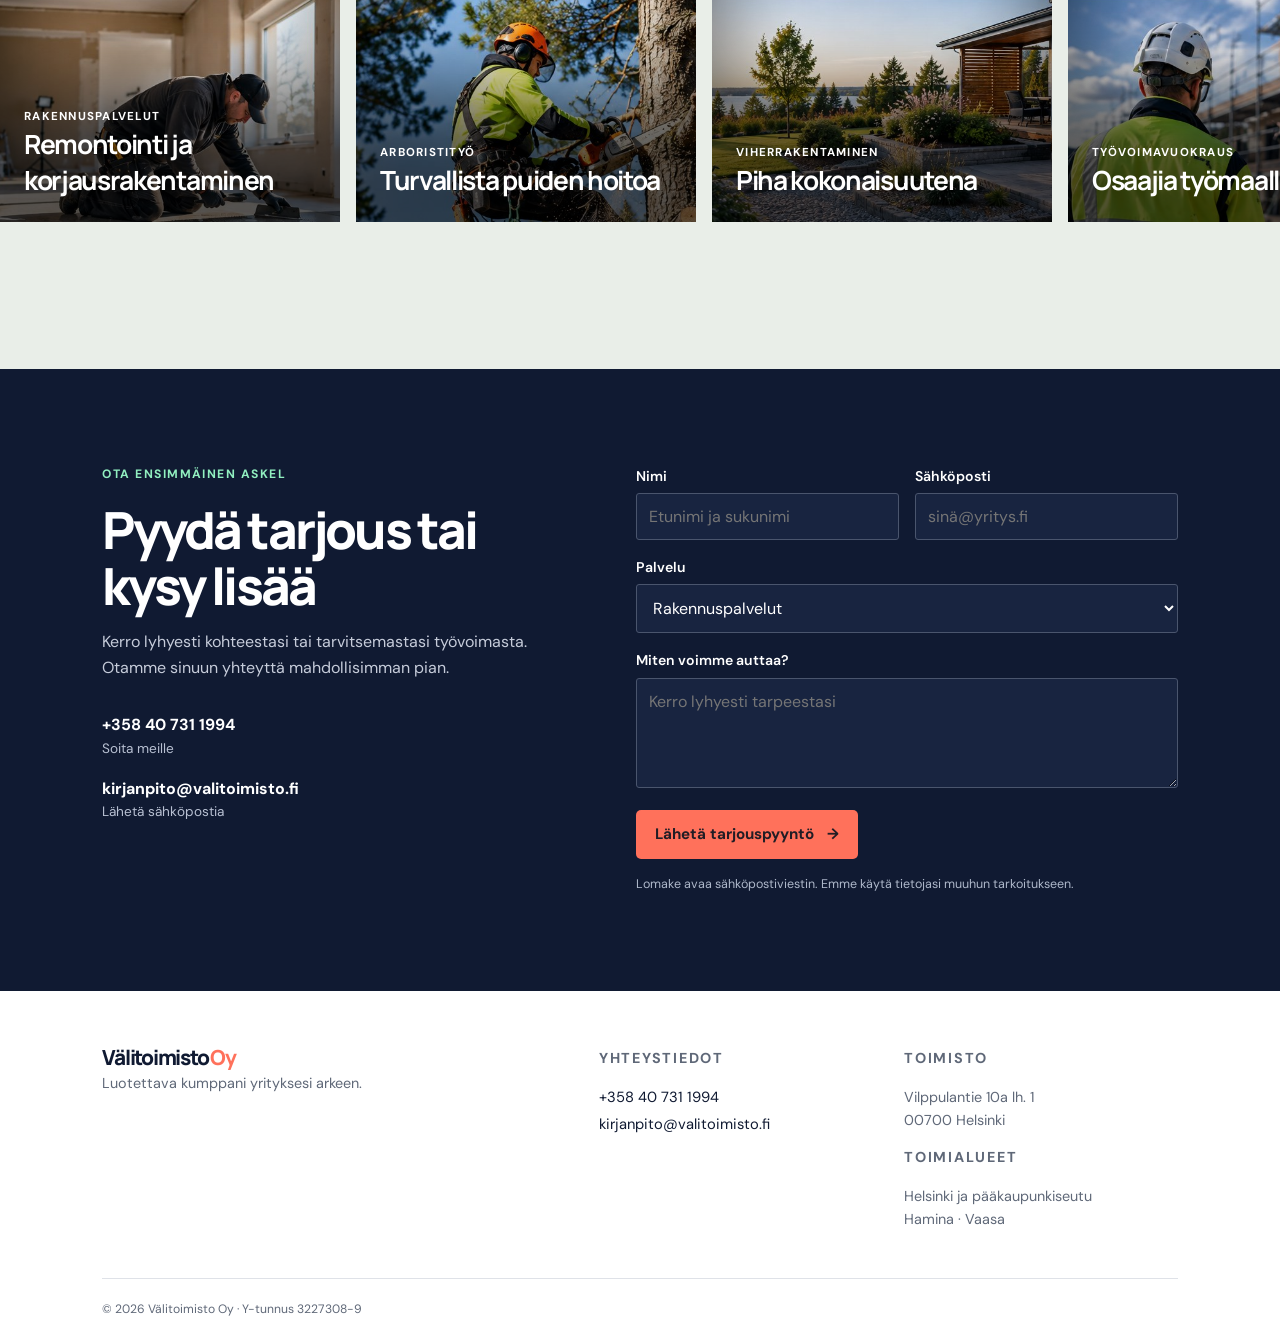
==== commit c723fb24: "Add files via upload" ====
--- a/index.html
+++ b/index.html
@@ -127,11 +127,11 @@
           <p>Otteita tekemistämme kohteista rakennus-, puu- ja pihatöissä.</p>
         </div>
         <div class="reference-rail" aria-label="Referenssikohteet">
-          <article class="reference-card ref-one"><span>Rakennuspalvelut</span><strong>Remontointi ja korjausrakentaminen</strong><p>Helsinki</p></article>
-          <article class="reference-card ref-two"><span>Arboristityö</span><strong>Turvallista puiden hoitoa</strong><p>Pääkaupunkiseutu</p></article>
-          <article class="reference-card ref-three"><span>Viherrakentaminen</span><strong>Piha kokonaisuutena</strong><p>Helsinki</p></article>
-          <article class="reference-card ref-four"><span>Työvoimavuokraus</span><strong>Osaajia työmaalle</strong><p>Uusimaa</p></article>
-          <article class="reference-card ref-one" aria-hidden="true"><span>Rakennuspalvelut</span><strong>Remontointi ja korjausrakentaminen</strong><p>Helsinki</p></article>
+          <article class="reference-card ref-one"><span>Rakennuspalvelut</span><strong>Remontointi ja korjausrakentaminen</strong></article>
+          <article class="reference-card ref-two"><span>Arboristityö</span><strong>Turvallista puiden hoitoa</strong></article>
+          <article class="reference-card ref-three"><span>Viherrakentaminen</span><strong>Piha kokonaisuutena</strong></article>
+          <article class="reference-card ref-four"><span>Työvoimavuokraus</span><strong>Osaajia työmaalle</strong></article>
+          <article class="reference-card ref-one" aria-hidden="true"><span>Rakennuspalvelut</span><strong>Remontointi ja korjausrakentaminen</strong></article>
         </div>
       </section>
 
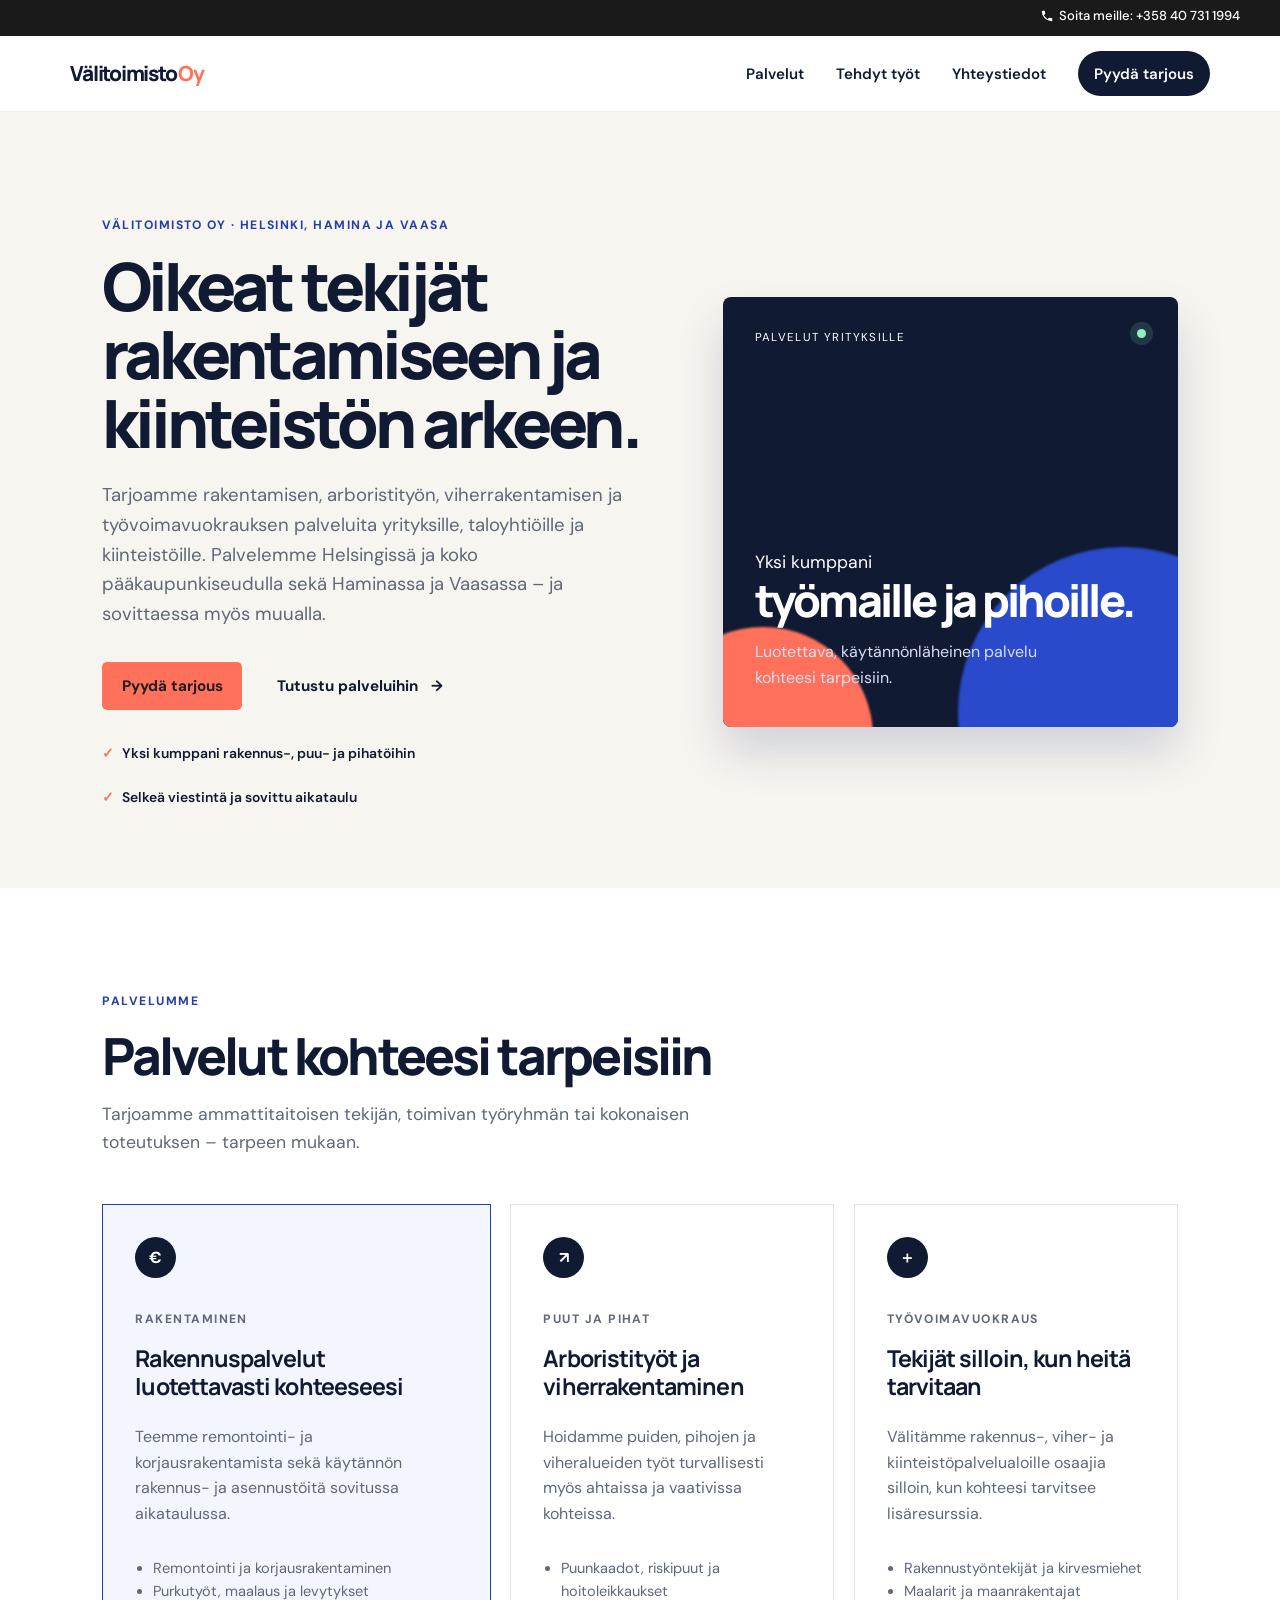
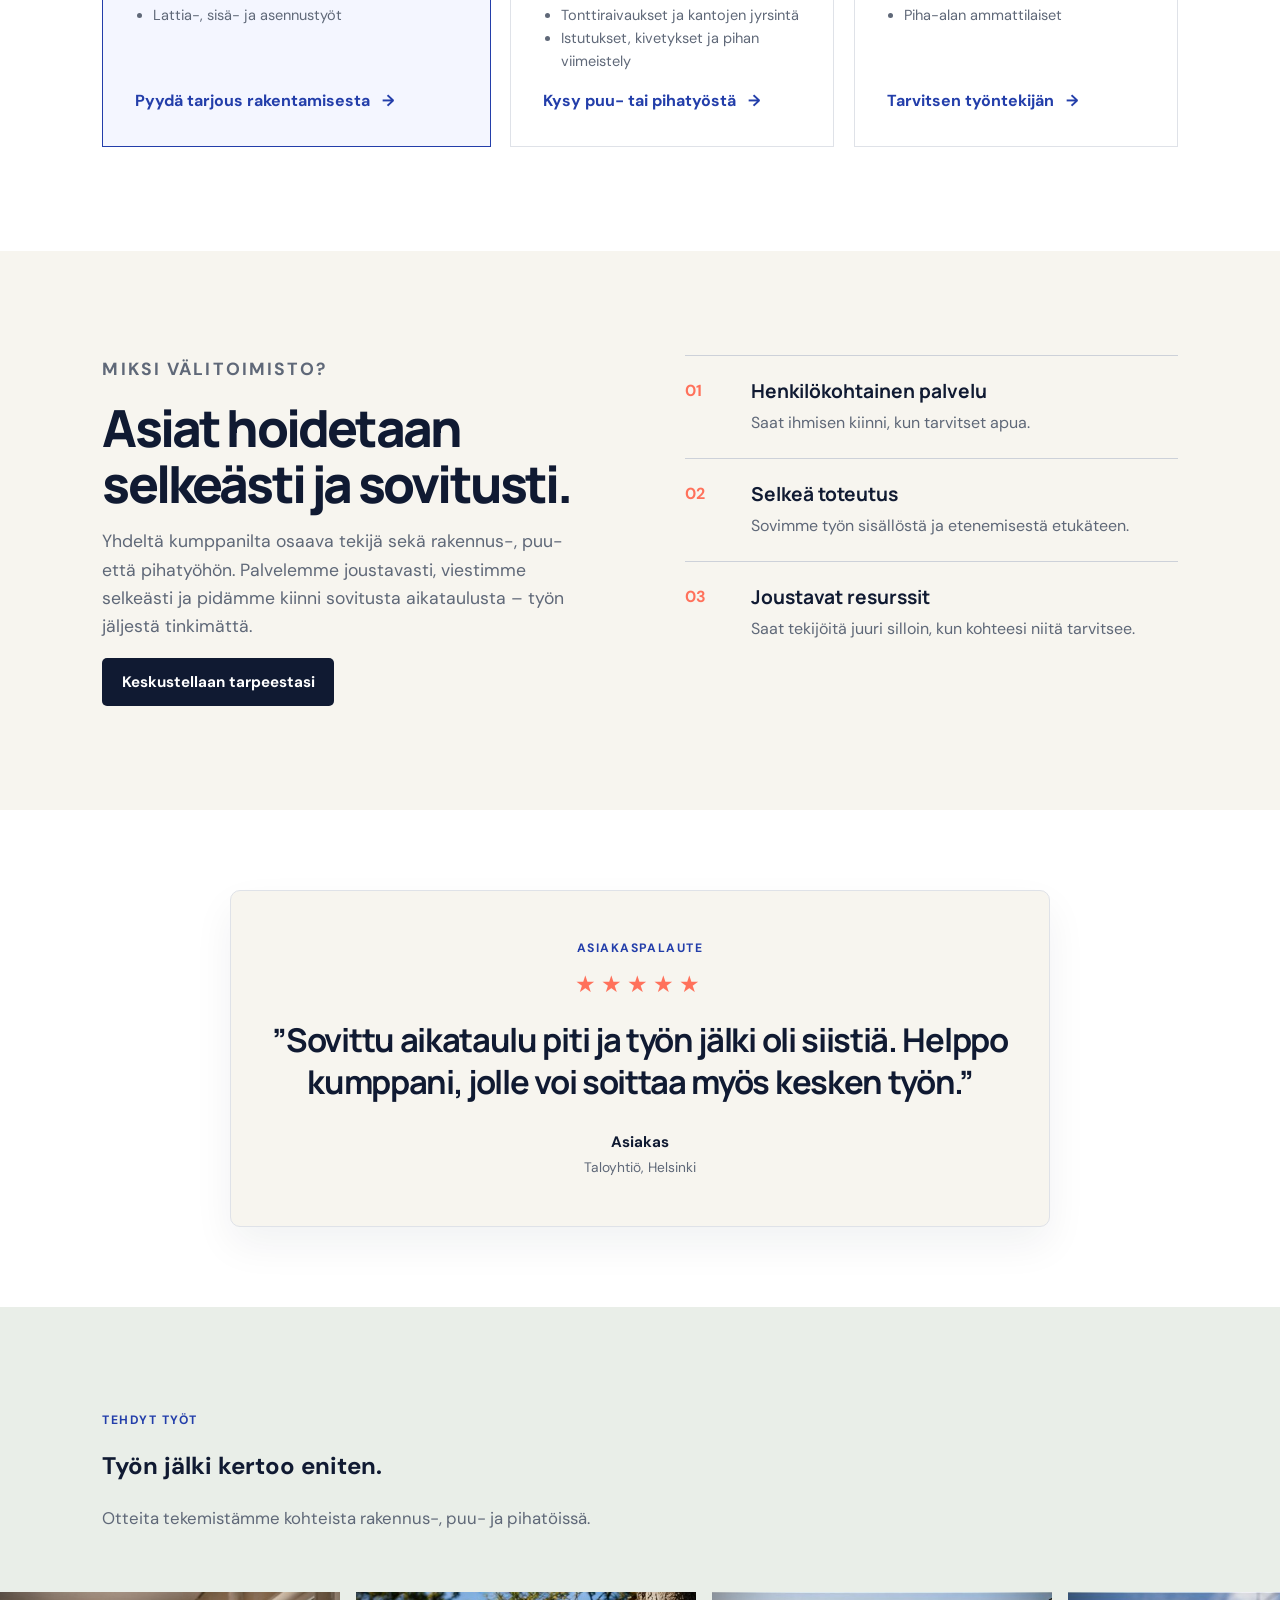
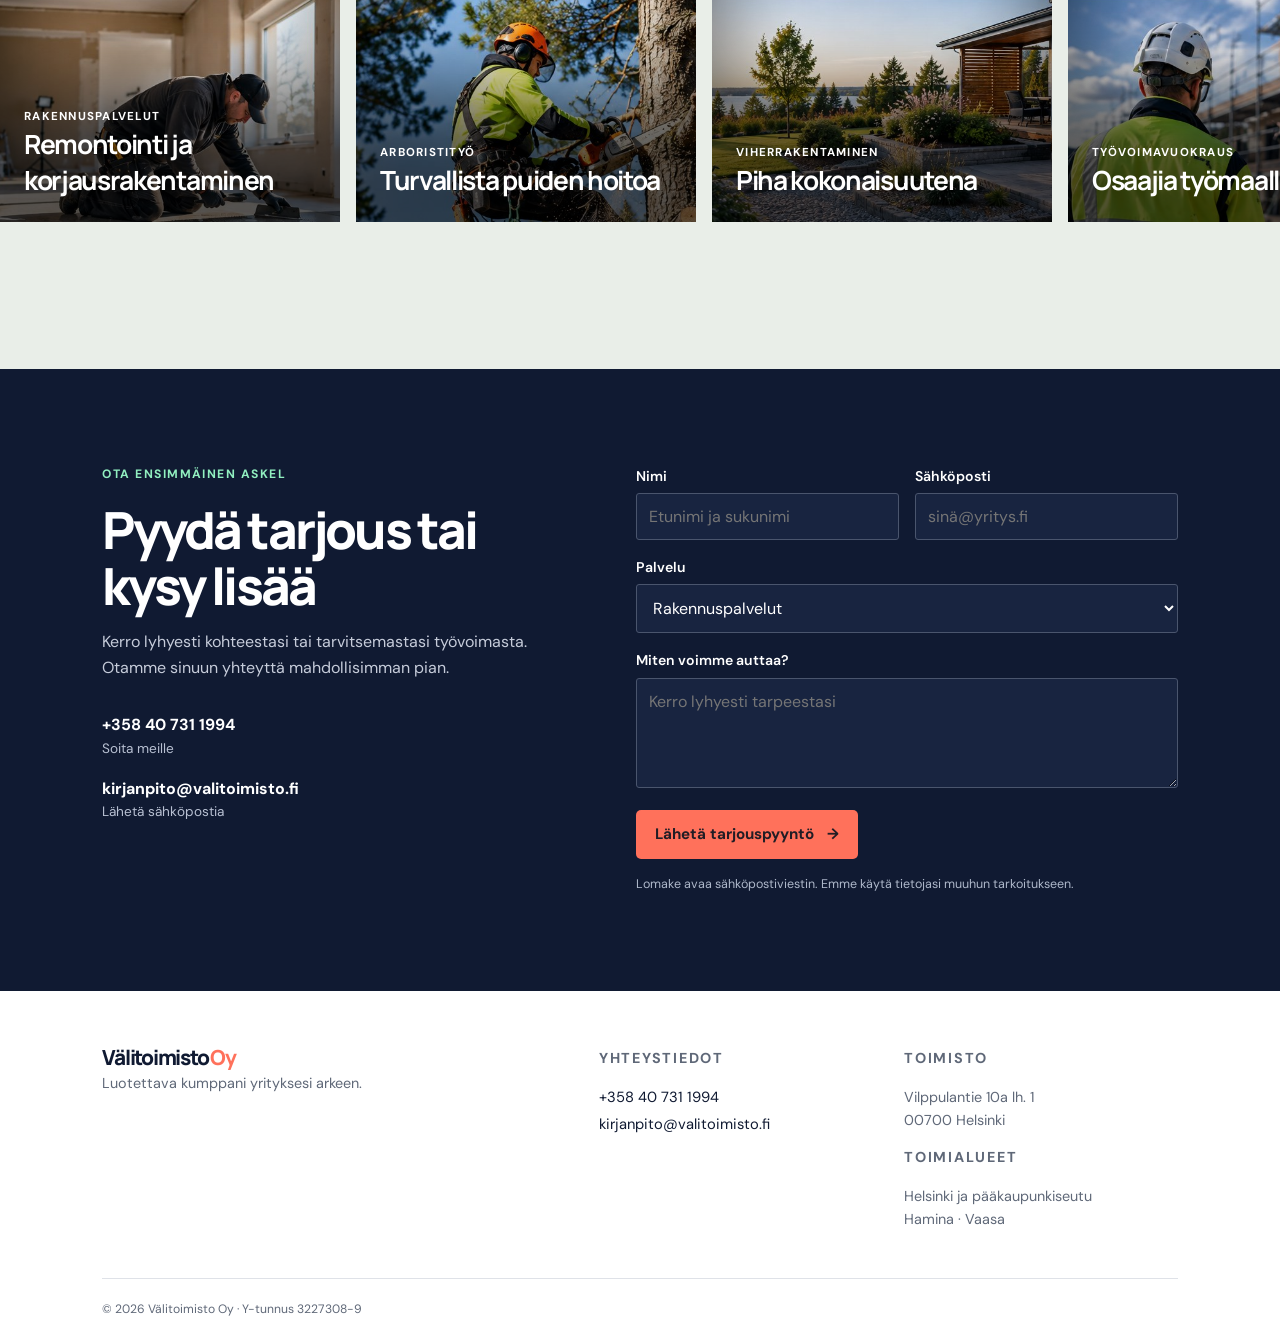
==== commit a79301f4: "Add files via upload" ====
--- a/index.html
+++ b/index.html
@@ -116,7 +116,7 @@
           <p class="eyebrow">Asiakaspalaute</p>
           <div class="review-stars" role="img" aria-label="Arvosana 5 tähteä viidestä">★★★★★</div>
           <blockquote class="review-quote">”Sovittu aikataulu piti ja työn jälki oli siistiä. Helppo kumppani, jolle voi soittaa myös kesken työn.”</blockquote>
-          <p class="review-meta"><strong>Asiakas</strong><span>Taloyhtiö, Helsinki · esimerkkipalaute</span></p>
+          <p class="review-meta"><strong>Asiakas</strong><span>Taloyhtiö, Helsinki</span></p>
         </div>
       </section>
 
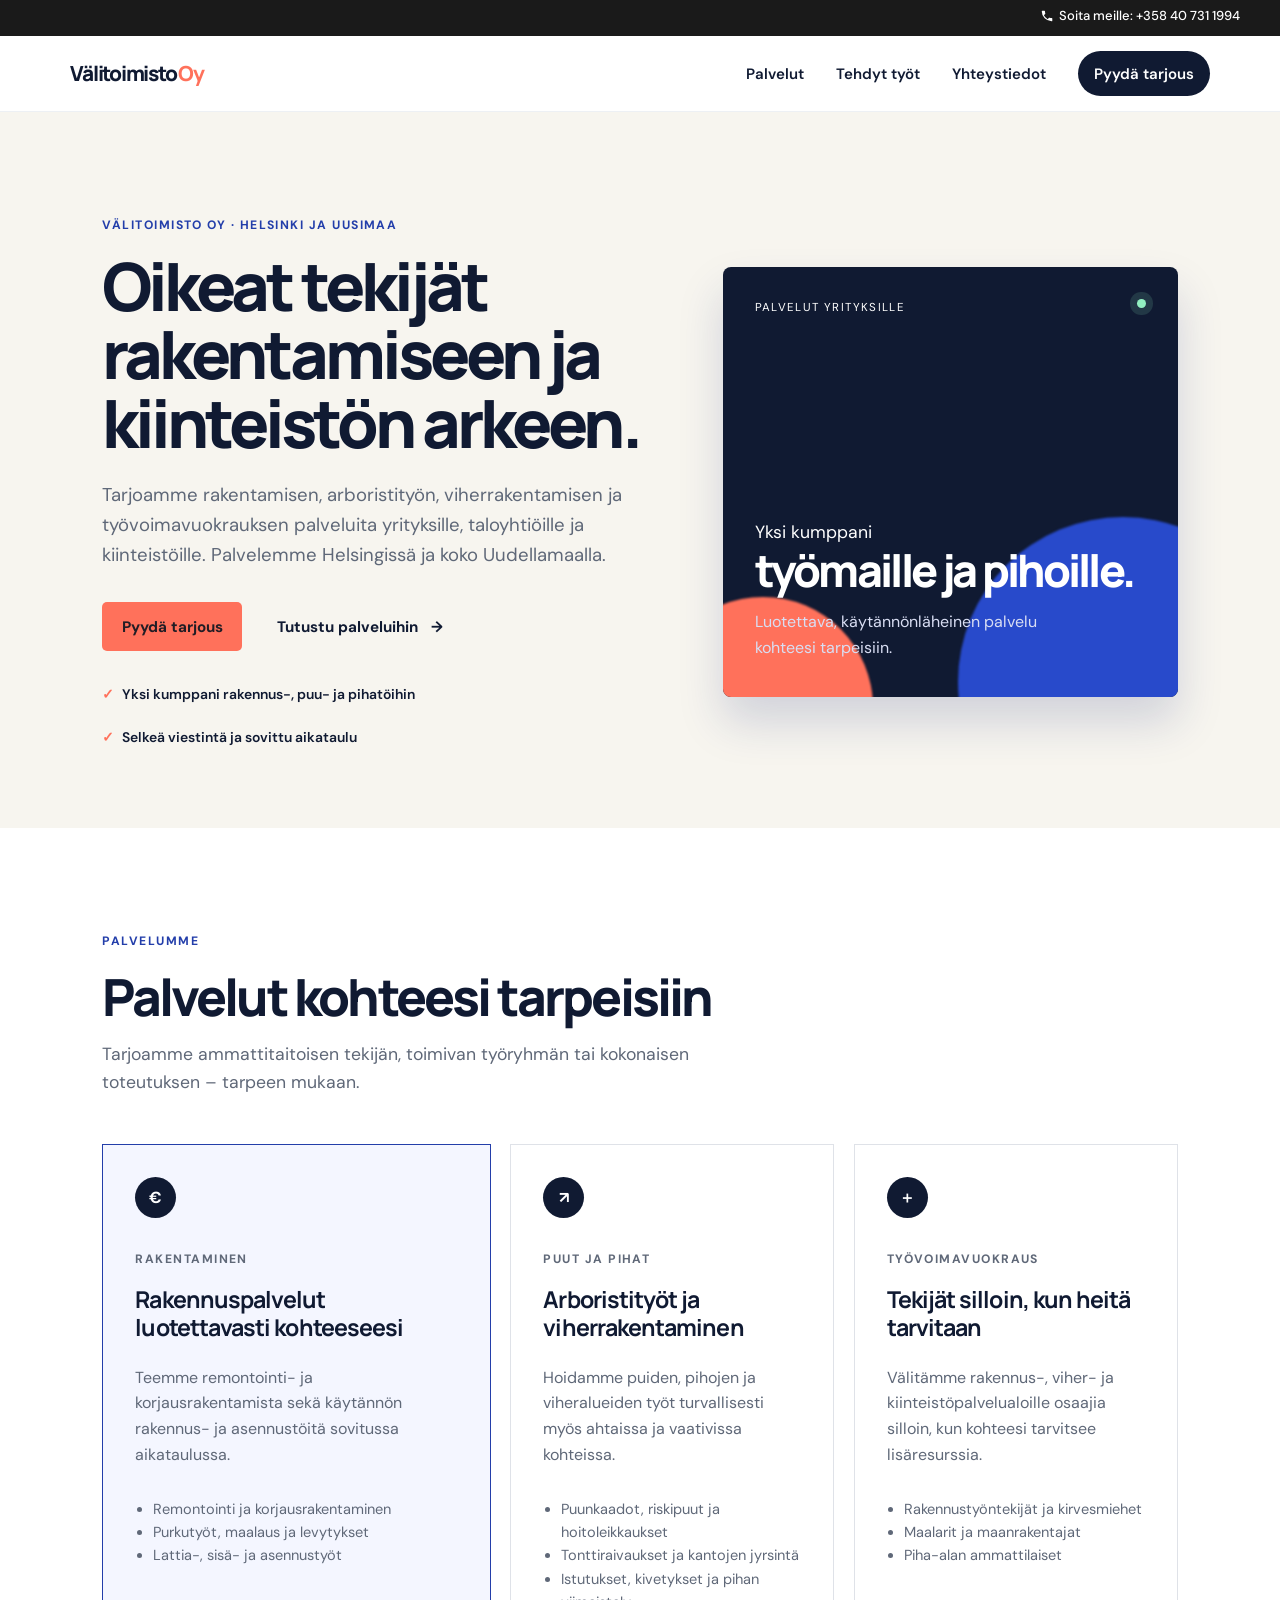
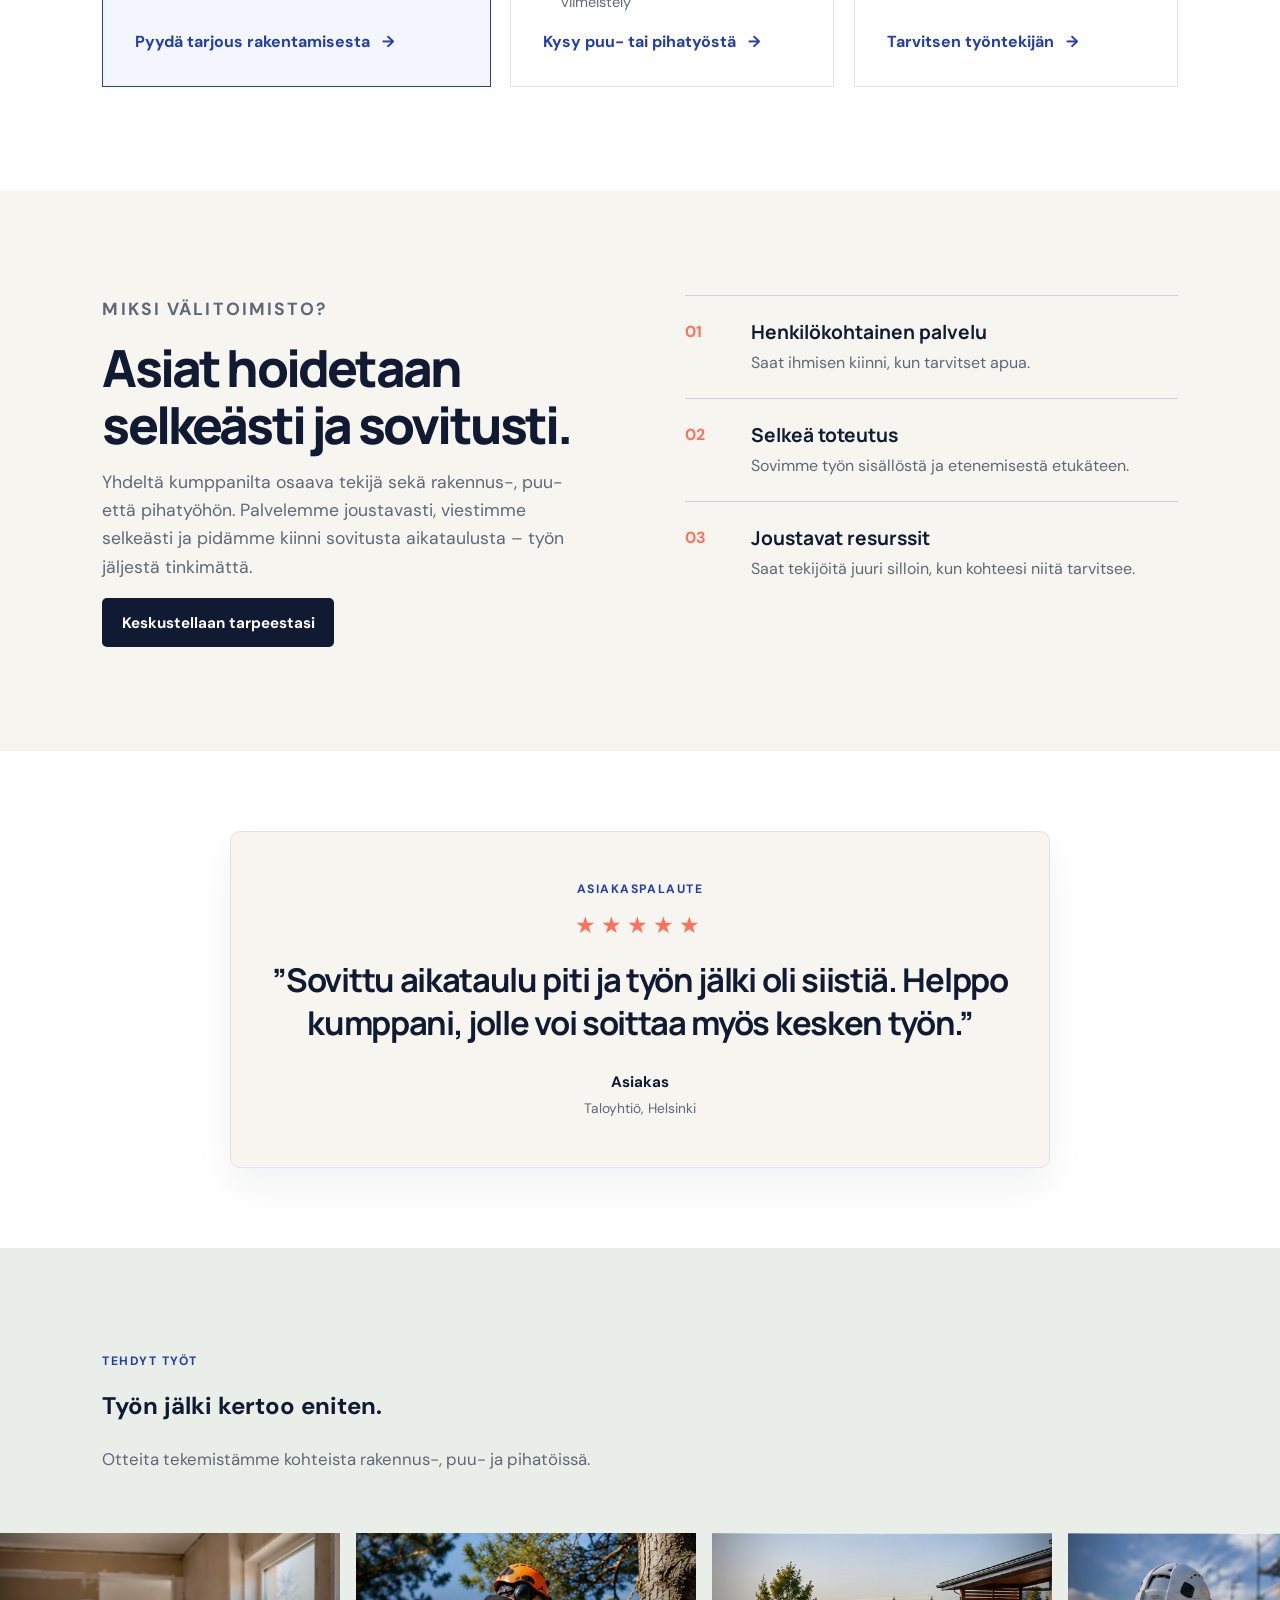
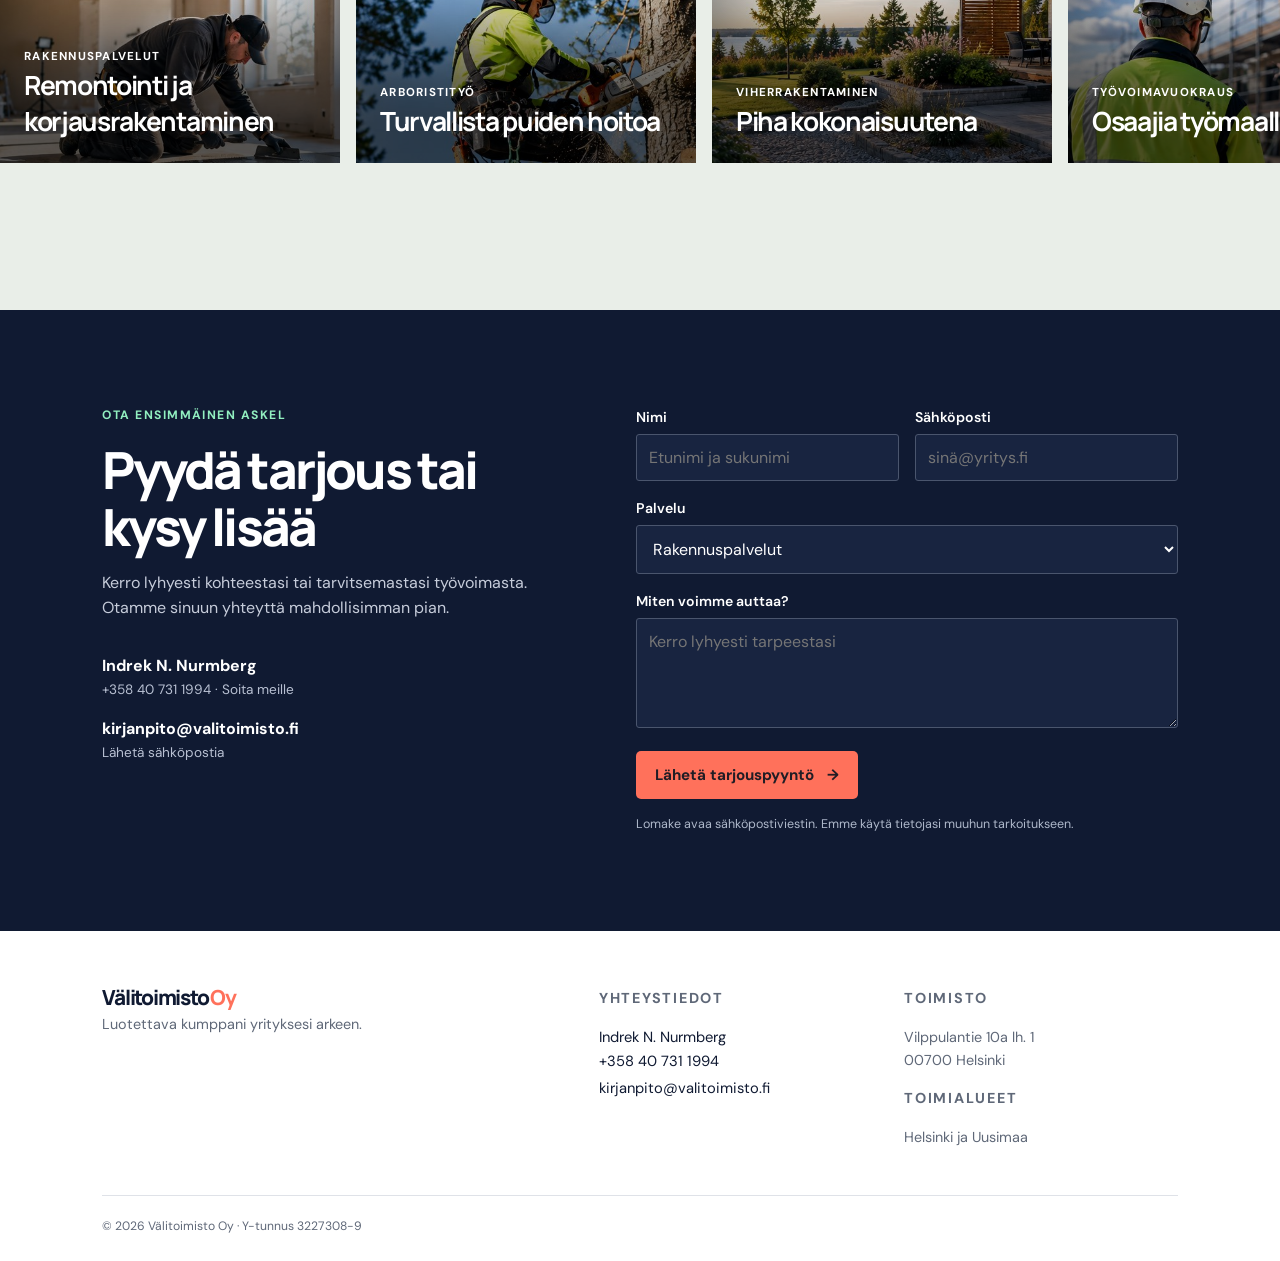
==== commit f41e33a9: "Update service area and contact name" ====
--- a/index.html
+++ b/index.html
@@ -38,9 +38,9 @@
     <main id="alku">
       <section class="hero">
         <div class="hero-copy">
-          <p class="eyebrow">Välitoimisto Oy · Helsinki, Hamina ja Vaasa</p>
+          <p class="eyebrow">Välitoimisto Oy · Helsinki ja Uusimaa</p>
           <h1>Oikeat tekijät rakentamiseen ja kiinteistön arkeen.</h1>
-          <p class="lead">Tarjoamme rakentamisen, arboristityön, viherrakentamisen ja työvoimavuokrauksen palveluita yrityksille, taloyhtiöille ja kiinteistöille. Palvelemme Helsingissä ja koko pääkaupunkiseudulla sekä Haminassa ja Vaasassa – ja sovittaessa myös muualla.</p>
+          <p class="lead">Tarjoamme rakentamisen, arboristityön, viherrakentamisen ja työvoimavuokrauksen palveluita yrityksille, taloyhtiöille ja kiinteistöille. Palvelemme Helsingissä ja koko Uudellamaalla.</p>
           <div class="button-row">
             <a class="button button-primary" href="#tarjous">Pyydä tarjous</a>
             <a class="button button-quiet" href="#palvelut">Tutustu palveluihin <span aria-hidden="true">→</span></a>
@@ -141,7 +141,7 @@
           <h2>Pyydä tarjous tai kysy lisää</h2>
           <p>Kerro lyhyesti kohteestasi tai tarvitsemastasi työvoimasta. Otamme sinuun yhteyttä mahdollisimman pian.</p>
           <div class="contact-direct">
-            <a href="tel:+358407311994"><strong>+358 40 731 1994</strong><span>Soita meille</span></a>
+            <a href="tel:+358407311994"><strong>Indrek N. Nurmberg</strong><span>+358 40 731 1994 · Soita meille</span></a>
             <a href="mailto:kirjanpito@valitoimisto.fi"><strong>kirjanpito@valitoimisto.fi</strong><span>Lähetä sähköpostia</span></a>
           </div>
         </div>
@@ -158,8 +158,8 @@
 
     <footer id="yhteys" class="site-footer">
       <div><a class="logo" href="#alku">Välitoimisto<span>Oy</span></a><p>Luotettava kumppani yrityksesi arkeen.</p></div>
-      <div><p class="footer-label">Yhteystiedot</p><a href="tel:+358407311994">+358 40 731 1994</a><a href="mailto:kirjanpito@valitoimisto.fi">kirjanpito@valitoimisto.fi</a></div>
-      <div><p class="footer-label">Toimisto</p><p>Vilppulantie 10a lh. 1<br />00700 Helsinki</p><p class="footer-label">Toimialueet</p><p>Helsinki ja pääkaupunkiseutu<br />Hamina · Vaasa</p></div>
+      <div><p class="footer-label">Yhteystiedot</p><a href="tel:+358407311994">Indrek N. Nurmberg<br />+358 40 731 1994</a><a href="mailto:kirjanpito@valitoimisto.fi">kirjanpito@valitoimisto.fi</a></div>
+      <div><p class="footer-label">Toimisto</p><p>Vilppulantie 10a lh. 1<br />00700 Helsinki</p><p class="footer-label">Toimialueet</p><p>Helsinki ja Uusimaa</p></div>
       <small>© <span id="year"></span> Välitoimisto Oy · Y-tunnus 3227308-9</small>
     </footer>
     <script src="script.js"></script>
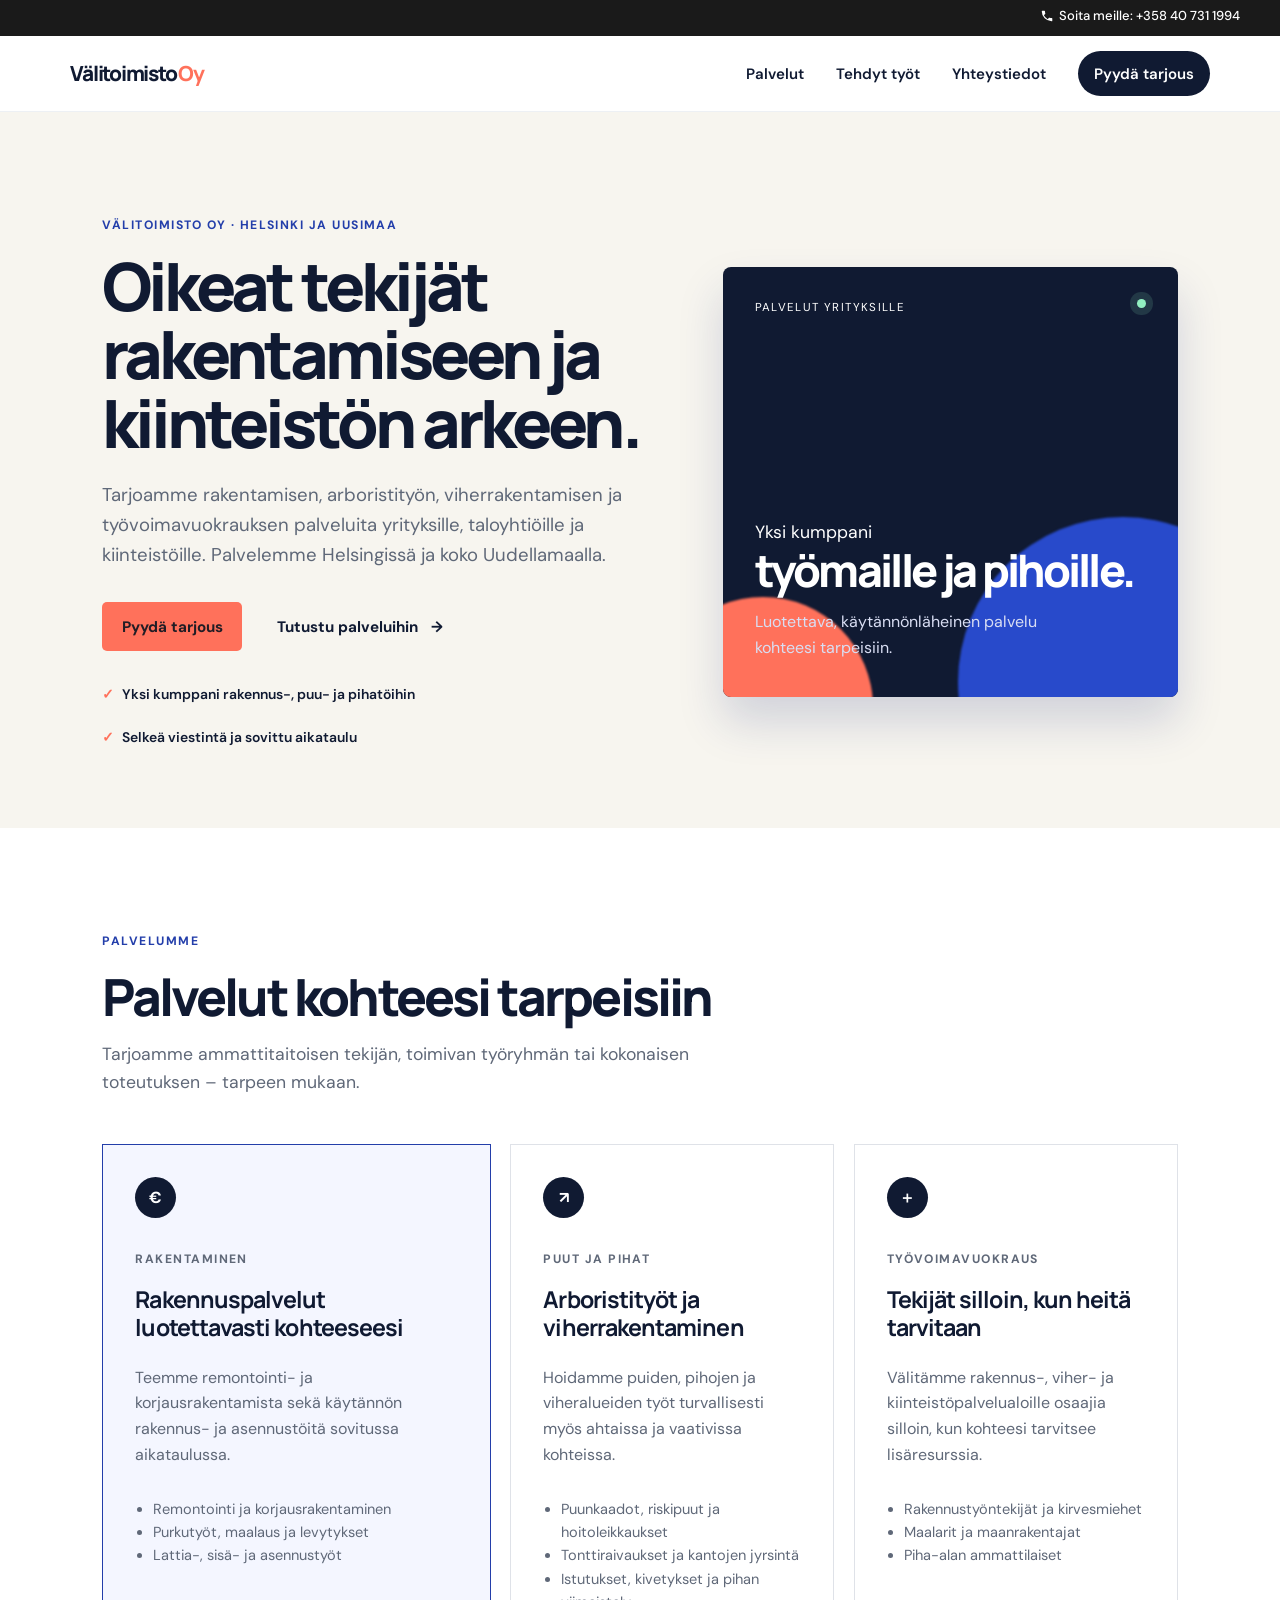
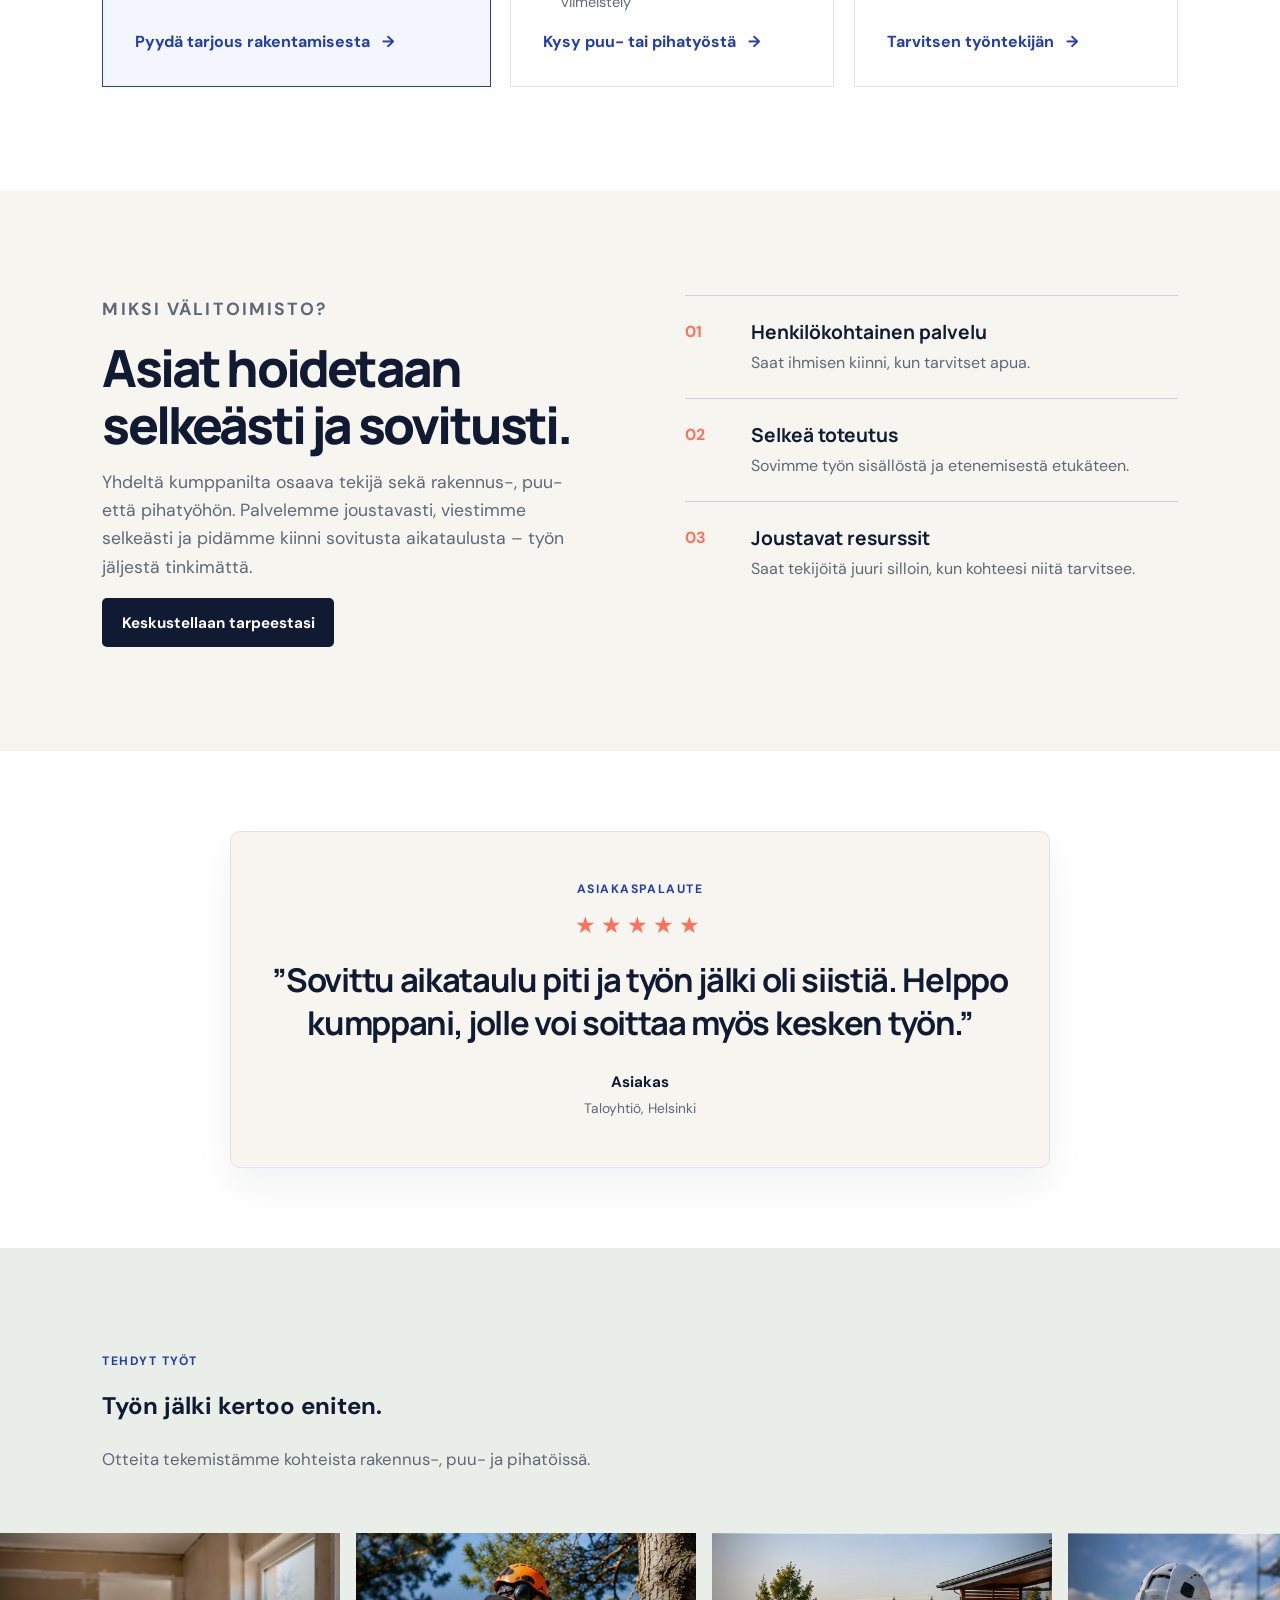
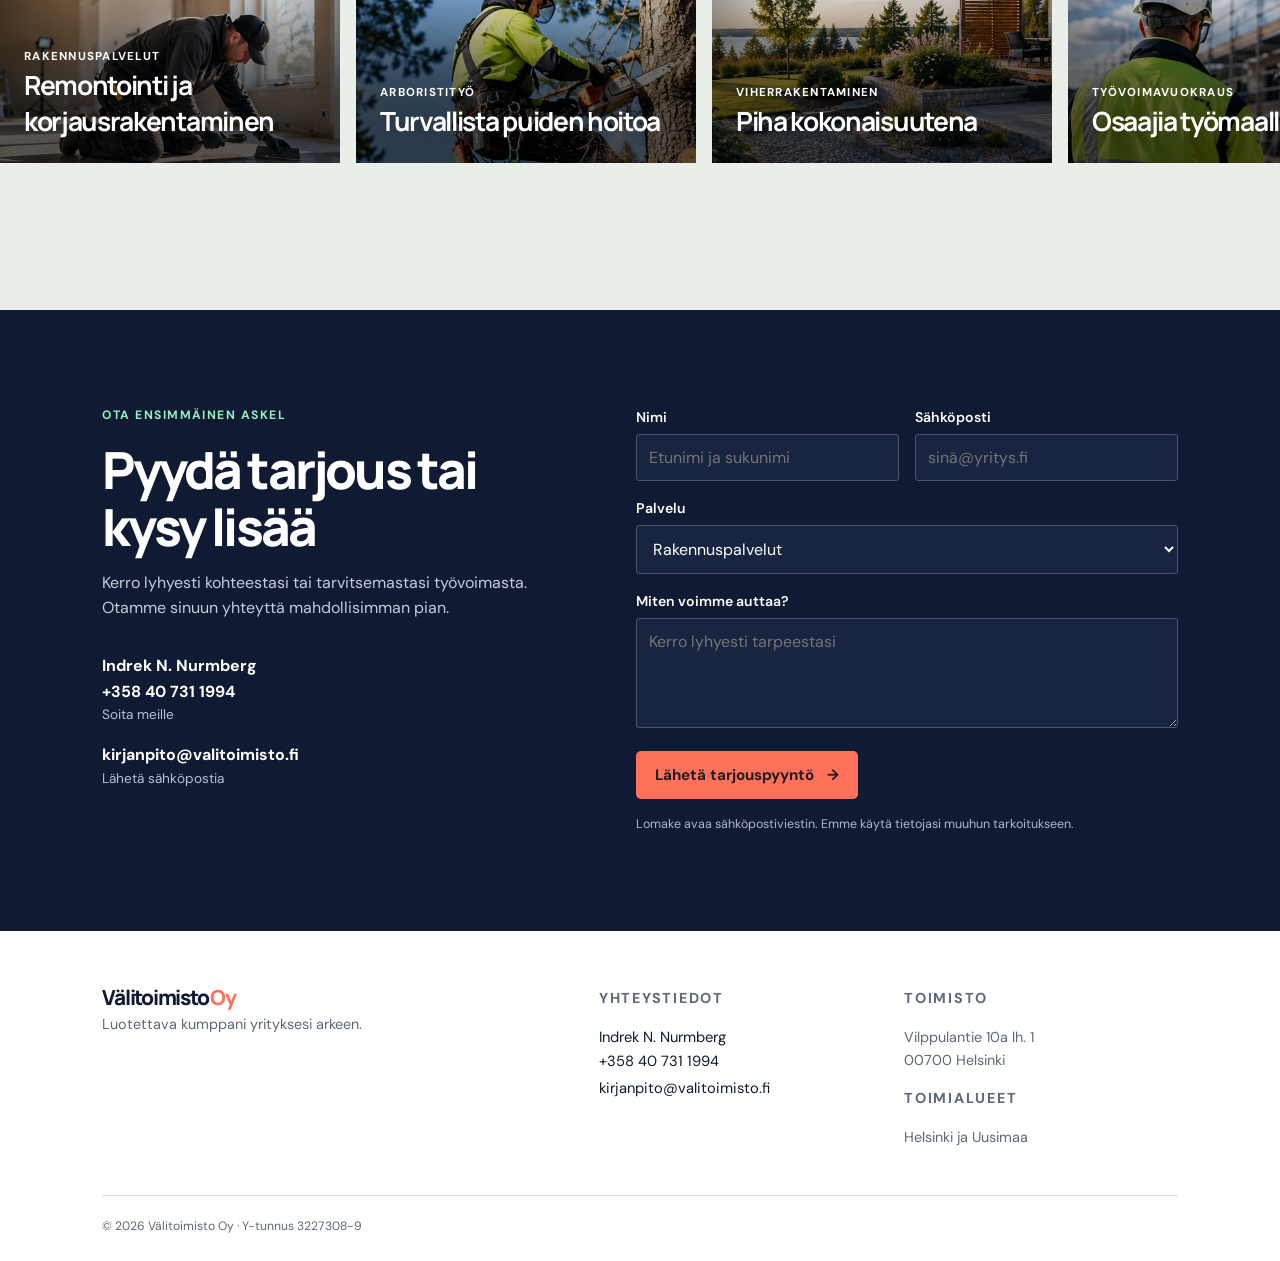
==== commit 6a70d792: "Format contact details in quote section" ====
--- a/index.html
+++ b/index.html
@@ -141,7 +141,7 @@
           <h2>Pyydä tarjous tai kysy lisää</h2>
           <p>Kerro lyhyesti kohteestasi tai tarvitsemastasi työvoimasta. Otamme sinuun yhteyttä mahdollisimman pian.</p>
           <div class="contact-direct">
-            <a href="tel:+358407311994"><strong>Indrek N. Nurmberg</strong><span>+358 40 731 1994 · Soita meille</span></a>
+            <a href="tel:+358407311994"><strong>Indrek N. Nurmberg</strong><strong>+358 40 731 1994</strong><span>Soita meille</span></a>
             <a href="mailto:kirjanpito@valitoimisto.fi"><strong>kirjanpito@valitoimisto.fi</strong><span>Lähetä sähköpostia</span></a>
           </div>
         </div>
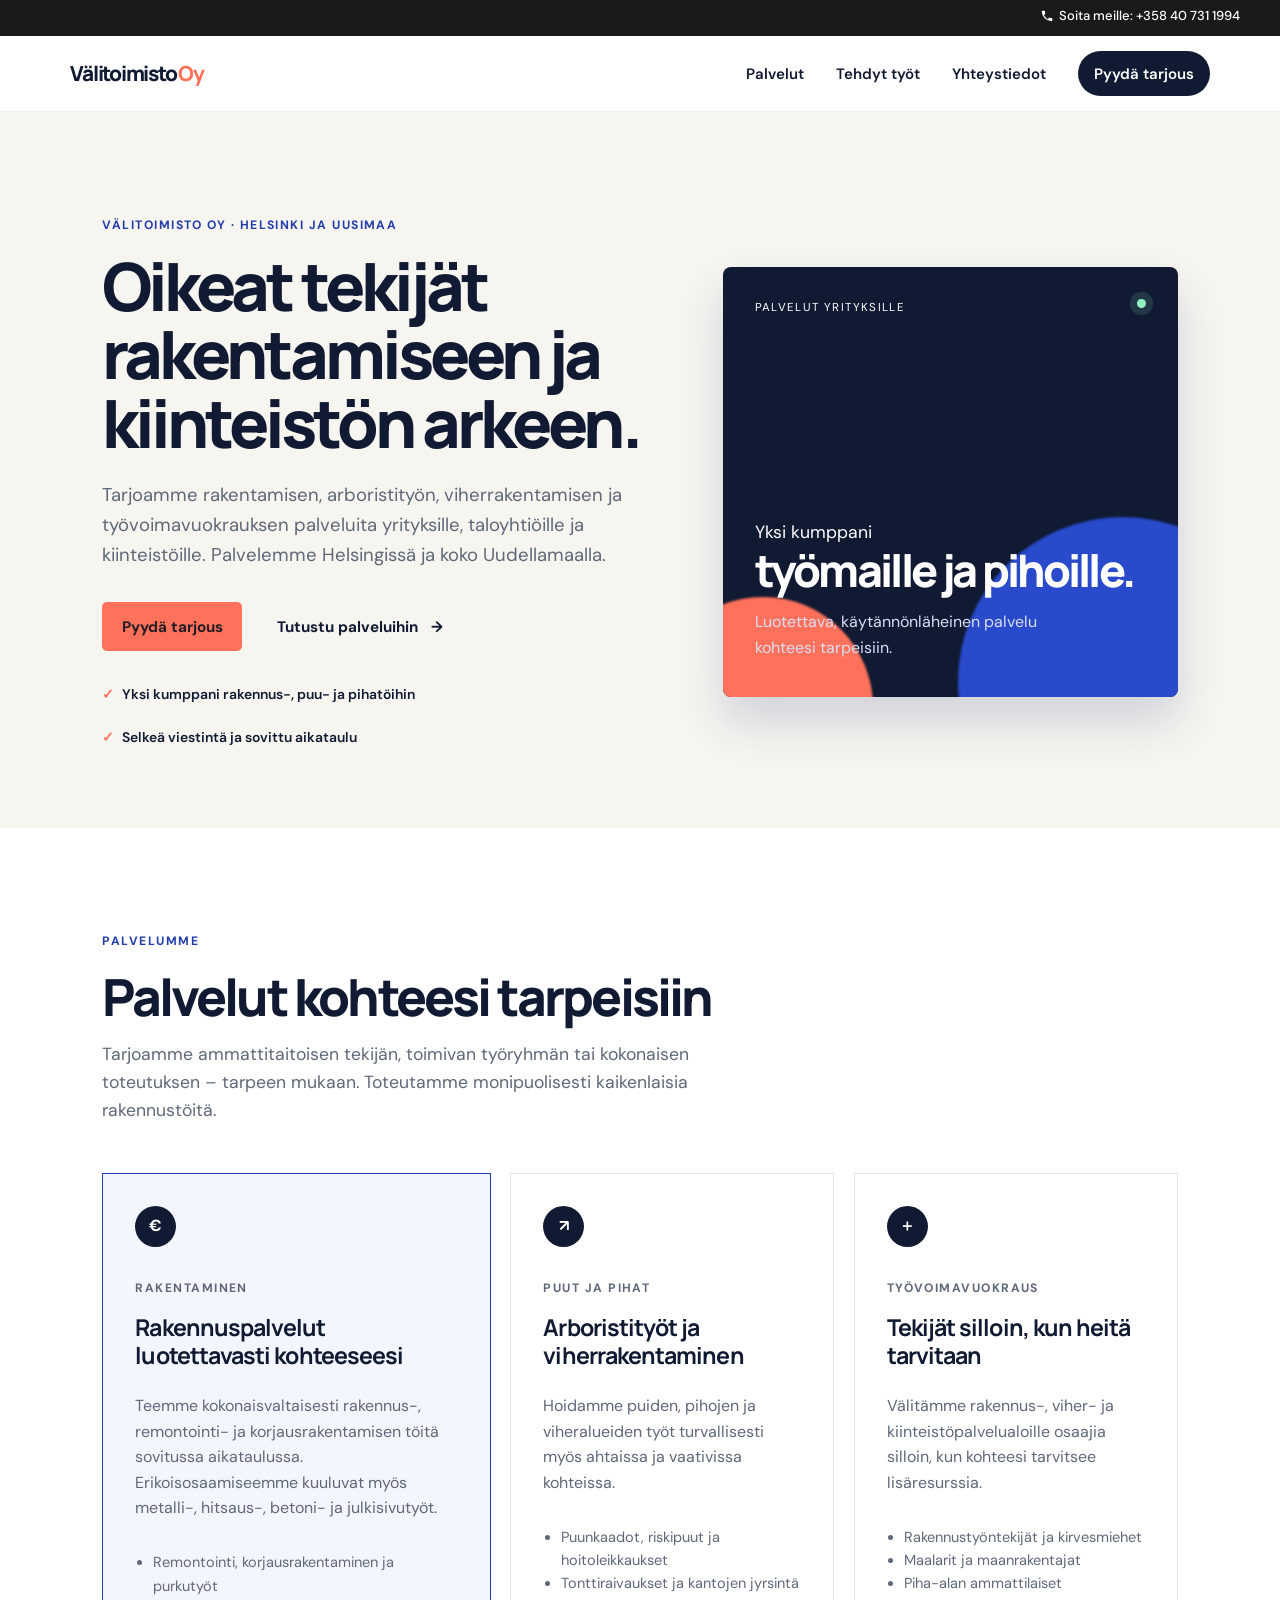
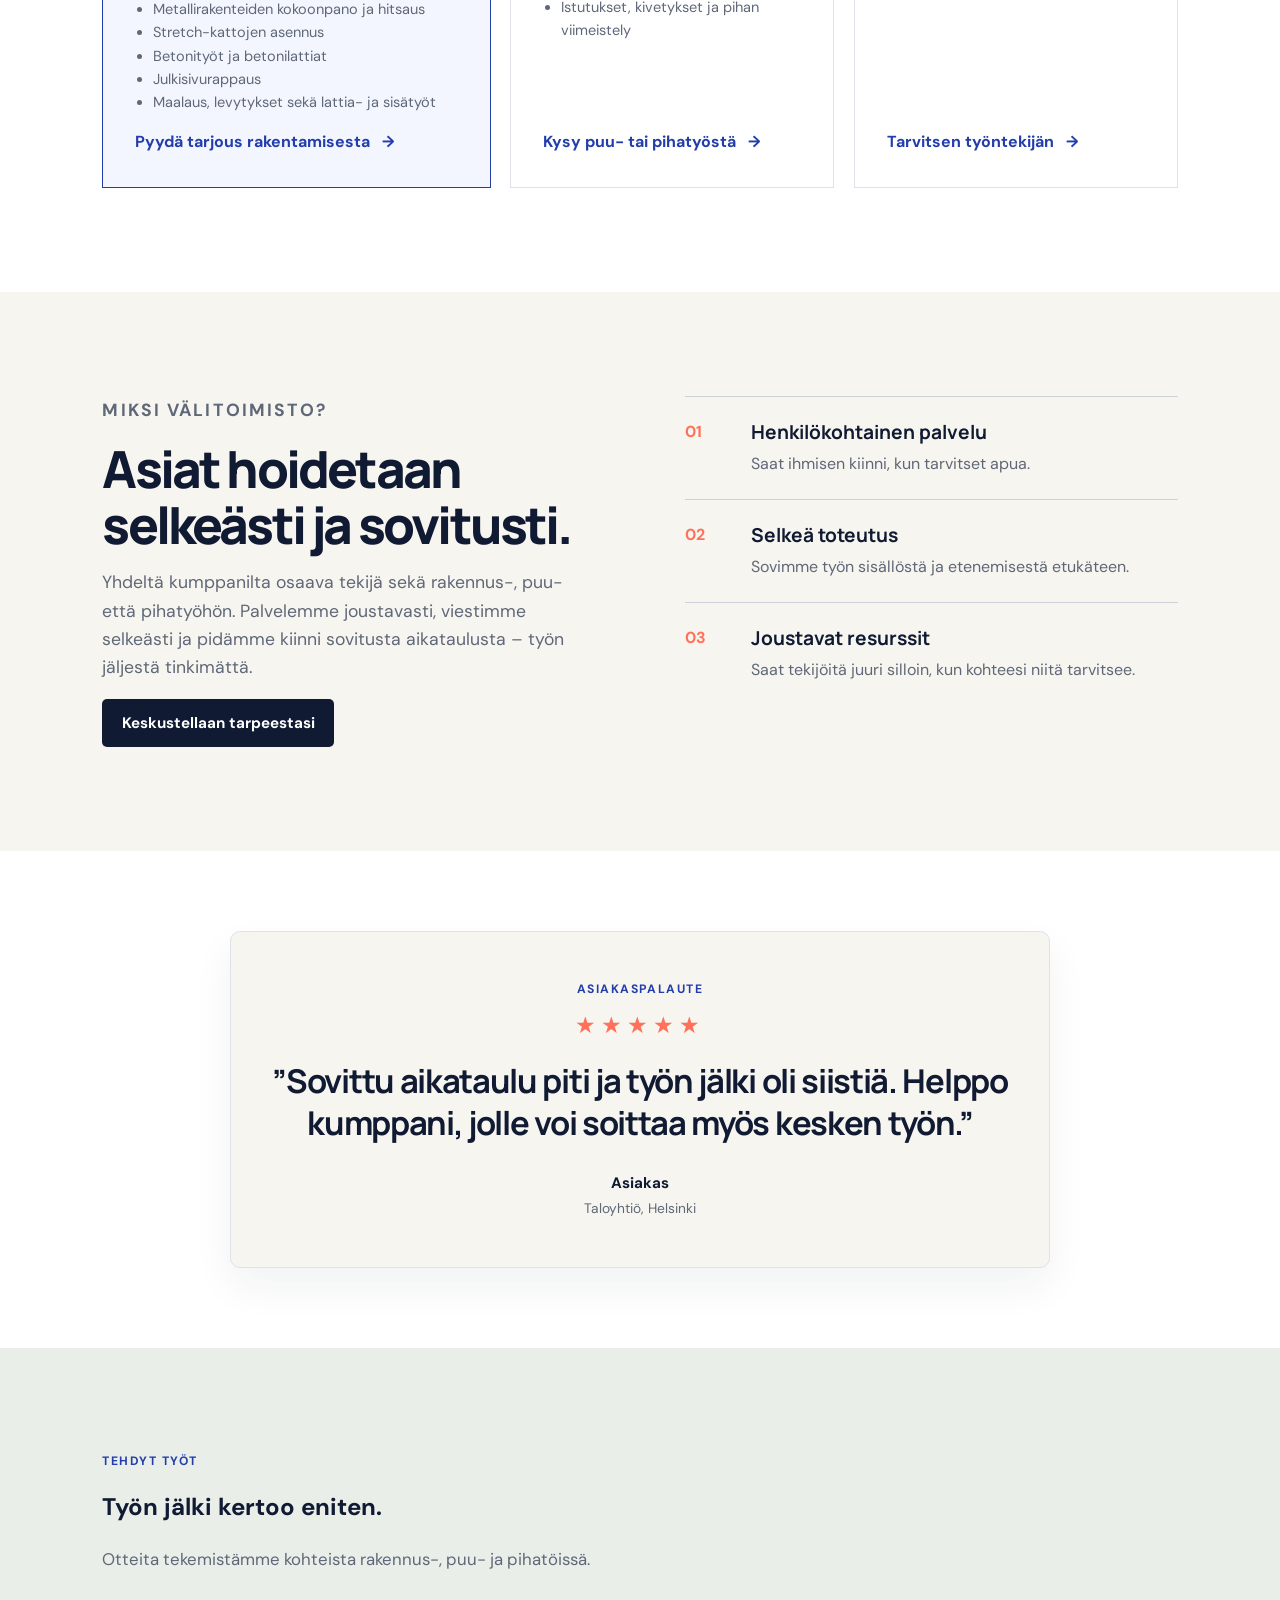
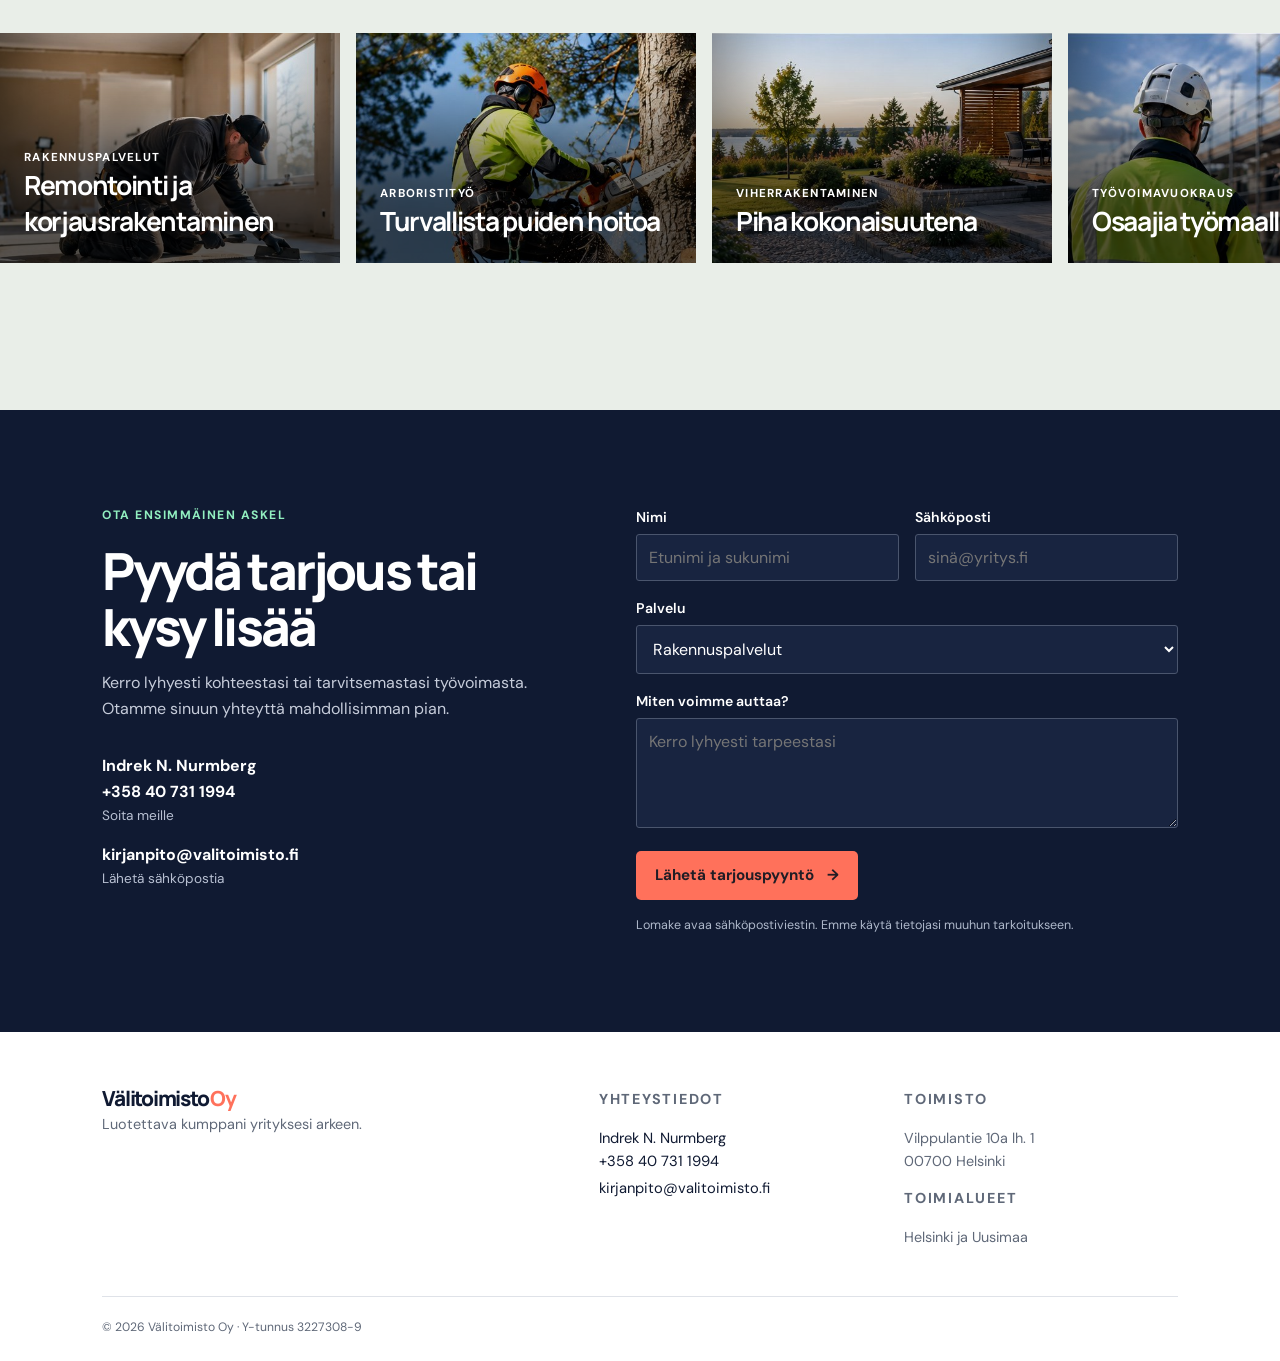
==== commit 7fb54d45: "Add specialised construction services" ====
--- a/index.html
+++ b/index.html
@@ -3,7 +3,7 @@
   <head>
     <meta charset="UTF-8" />
     <meta name="viewport" content="width=device-width, initial-scale=1.0" />
-    <meta name="description" content="Välitoimisto Oy tarjoaa rakentamisen, arboristityön, viherrakentamisen ja työvoimavuokrauksen palveluita Helsingissä, pääkaupunkiseudulla, Haminassa ja Vaasassa." />
+    <meta name="description" content="Välitoimisto Oy tarjoaa rakennus-, metalli-, hitsaus-, betoni- ja julkisivutöitä sekä arboristi-, viherrakennus- ja työvoimavuokrauspalveluita Helsingissä ja Uudellamaalla." />
     <title>Välitoimisto Oy | Rakentaminen ja työvoimavuokraus</title>
     <link rel="preconnect" href="https://fonts.googleapis.com" />
     <link rel="preconnect" href="https://fonts.gstatic.com" crossorigin />
@@ -65,15 +65,15 @@
         <div class="section-intro">
           <p class="eyebrow">Palvelumme</p>
           <h2>Palvelut kohteesi tarpeisiin</h2>
-          <p>Tarjoamme ammattitaitoisen tekijän, toimivan työryhmän tai kokonaisen toteutuksen – tarpeen mukaan.</p>
+          <p>Tarjoamme ammattitaitoisen tekijän, toimivan työryhmän tai kokonaisen toteutuksen – tarpeen mukaan. Toteutamme monipuolisesti kaikenlaisia rakennustöitä.</p>
         </div>
         <div class="service-grid">
           <article class="service-card featured">
             <div class="icon" aria-hidden="true">€</div>
             <p class="card-label">Rakentaminen</p>
             <h3>Rakennuspalvelut luotettavasti kohteeseesi</h3>
-            <p>Teemme remontointi- ja korjausrakentamista sekä käytännön rakennus- ja asennustöitä sovitussa aikataulussa.</p>
-            <ul><li>Remontointi ja korjausrakentaminen</li><li>Purkutyöt, maalaus ja levytykset</li><li>Lattia-, sisä- ja asennustyöt</li></ul>
+            <p>Teemme kokonaisvaltaisesti rakennus-, remontointi- ja korjausrakentamisen töitä sovitussa aikataulussa. Erikoisosaamiseemme kuuluvat myös metalli-, hitsaus-, betoni- ja julkisivutyöt.</p>
+            <ul><li>Remontointi, korjausrakentaminen ja purkutyöt</li><li>Metallirakenteiden kokoonpano ja hitsaus</li><li>Stretch-kattojen asennus</li><li>Betonityöt ja betonilattiat</li><li>Julkisivurappaus</li><li>Maalaus, levytykset sekä lattia- ja sisätyöt</li></ul>
             <a href="#tarjous" class="text-link">Pyydä tarjous rakentamisesta <span>→</span></a>
           </article>
           <article class="service-card">
@@ -148,7 +148,7 @@
         <form id="quote-form" class="quote-form">
           <label>Nimi<input required name="name" autocomplete="name" placeholder="Etunimi ja sukunimi" /></label>
           <label>Sähköposti<input required type="email" name="email" autocomplete="email" placeholder="sinä@yritys.fi" /></label>
-          <label>Palvelu<select name="service"><option>Rakennuspalvelut</option><option>Arboristityöt</option><option>Viherrakentaminen</option><option>Työvoimavuokraus</option><option>Muu asia</option></select></label>
+          <label>Palvelu<select name="service"><option>Rakennuspalvelut</option><option>Metallityöt ja hitsaus</option><option>Stretch-kattojen asennus</option><option>Betonityöt ja betonilattiat</option><option>Julkisivurappaus</option><option>Arboristityöt</option><option>Viherrakentaminen</option><option>Työvoimavuokraus</option><option>Muu asia</option></select></label>
           <label>Miten voimme auttaa?<textarea required name="message" rows="4" placeholder="Kerro lyhyesti tarpeestasi"></textarea></label>
           <button class="button button-primary" type="submit">Lähetä tarjouspyyntö <span aria-hidden="true">→</span></button>
           <p class="form-note">Lomake avaa sähköpostiviestin. Emme käytä tietojasi muuhun tarkoitukseen.</p>
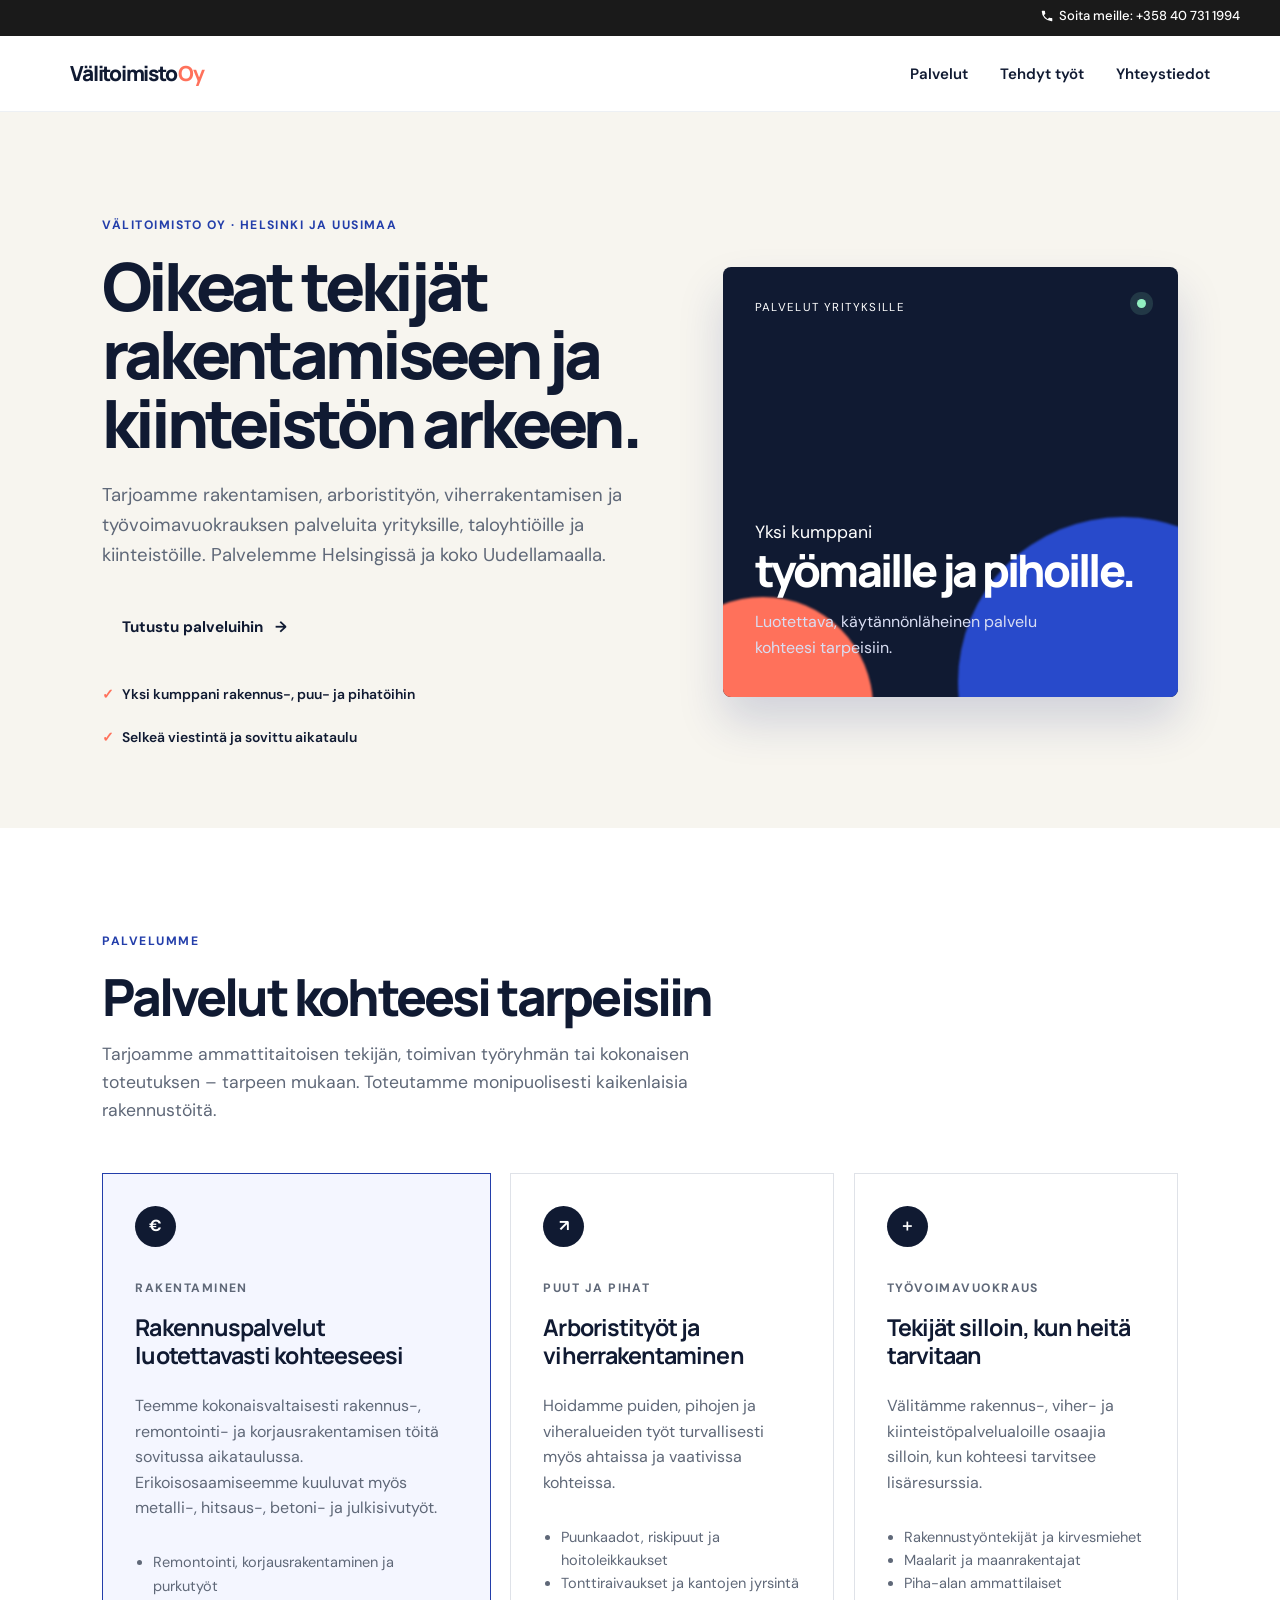
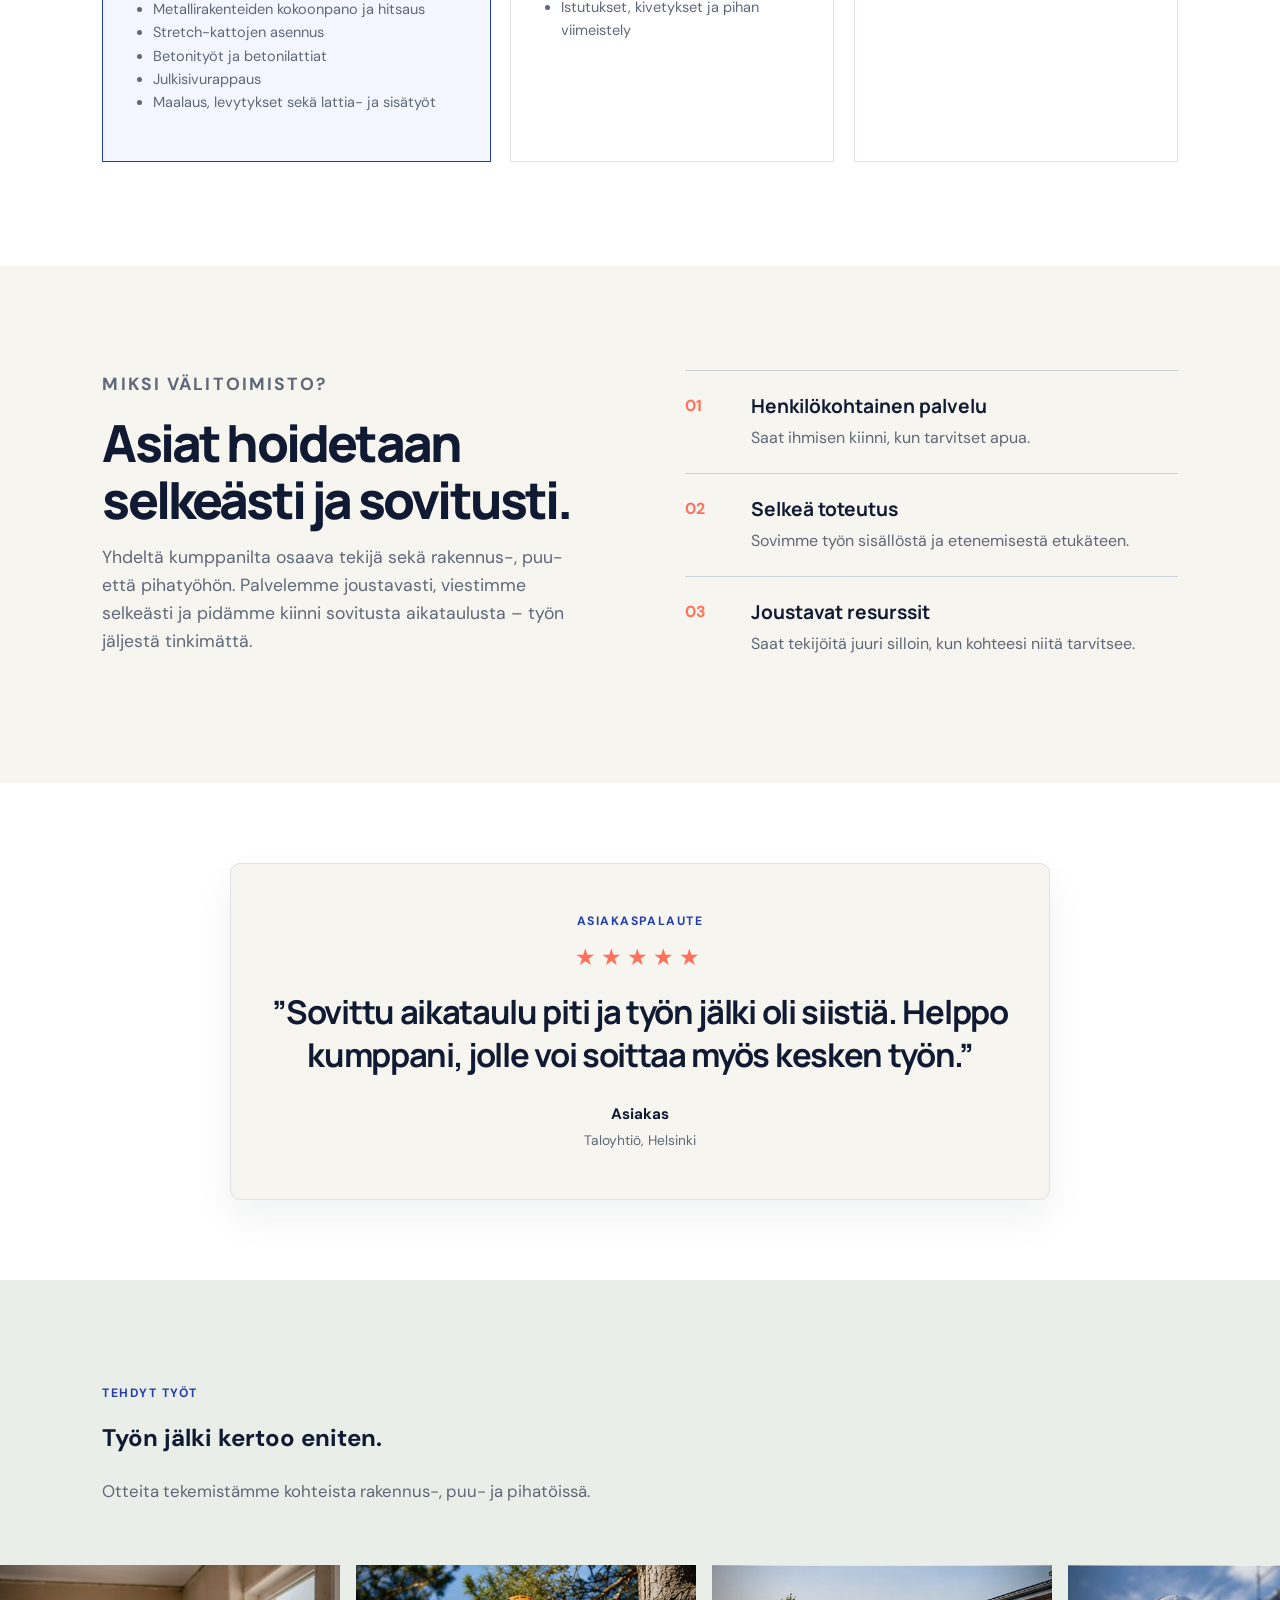
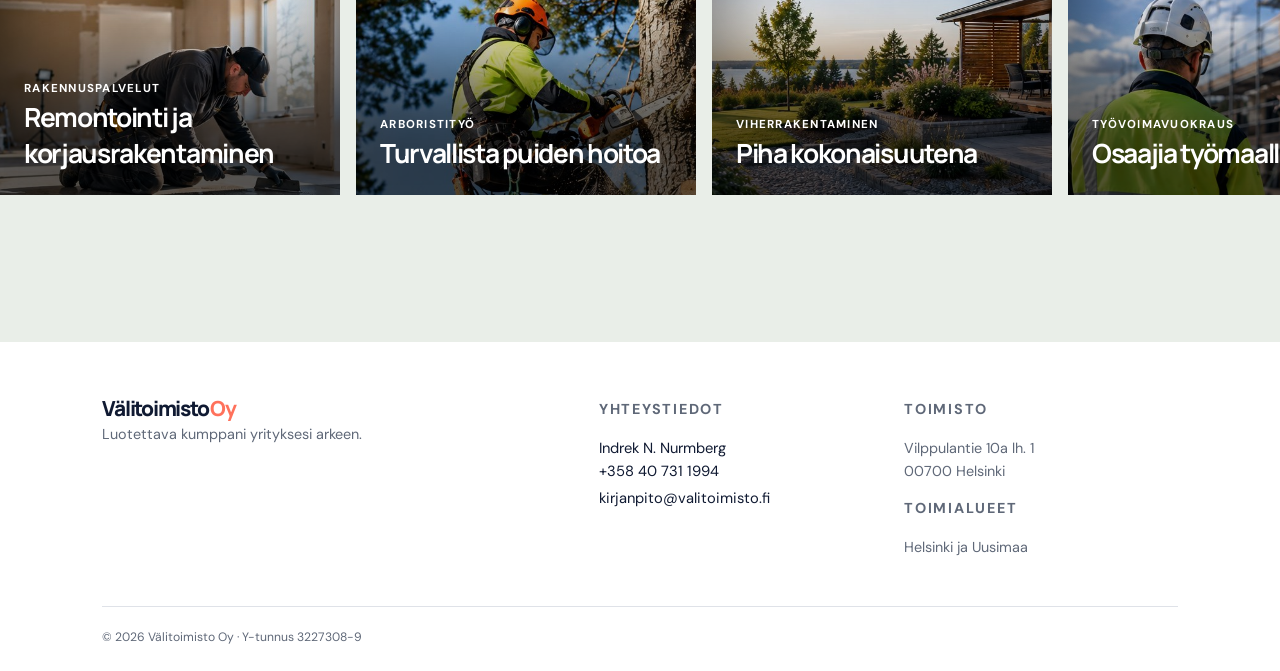
==== commit 2cc1ac11: "Update index.html" ====
--- a/index.html
+++ b/index.html
@@ -31,7 +31,6 @@
         <a href="#palvelut">Palvelut</a>
         <a href="#referenssit">Tehdyt työt</a>
         <a href="#yhteys">Yhteystiedot</a>
-        <a class="nav-cta" href="#tarjous">Pyydä tarjous</a>
       </nav>
     </header>
 
@@ -42,7 +41,6 @@
           <h1>Oikeat tekijät rakentamiseen ja kiinteistön arkeen.</h1>
           <p class="lead">Tarjoamme rakentamisen, arboristityön, viherrakentamisen ja työvoimavuokrauksen palveluita yrityksille, taloyhtiöille ja kiinteistöille. Palvelemme Helsingissä ja koko Uudellamaalla.</p>
           <div class="button-row">
-            <a class="button button-primary" href="#tarjous">Pyydä tarjous</a>
             <a class="button button-quiet" href="#palvelut">Tutustu palveluihin <span aria-hidden="true">→</span></a>
           </div>
           <ul class="hero-points" aria-label="Välitoimiston vahvuudet">
@@ -74,7 +72,6 @@
             <h3>Rakennuspalvelut luotettavasti kohteeseesi</h3>
             <p>Teemme kokonaisvaltaisesti rakennus-, remontointi- ja korjausrakentamisen töitä sovitussa aikataulussa. Erikoisosaamiseemme kuuluvat myös metalli-, hitsaus-, betoni- ja julkisivutyöt.</p>
             <ul><li>Remontointi, korjausrakentaminen ja purkutyöt</li><li>Metallirakenteiden kokoonpano ja hitsaus</li><li>Stretch-kattojen asennus</li><li>Betonityöt ja betonilattiat</li><li>Julkisivurappaus</li><li>Maalaus, levytykset sekä lattia- ja sisätyöt</li></ul>
-            <a href="#tarjous" class="text-link">Pyydä tarjous rakentamisesta <span>→</span></a>
           </article>
           <article class="service-card">
             <div class="icon" aria-hidden="true">↗</div>
@@ -82,7 +79,6 @@
             <h3>Arboristityöt ja viherrakentaminen</h3>
             <p>Hoidamme puiden, pihojen ja viheralueiden työt turvallisesti myös ahtaissa ja vaativissa kohteissa.</p>
             <ul><li>Puunkaadot, riskipuut ja hoitoleikkaukset</li><li>Tonttiraivaukset ja kantojen jyrsintä</li><li>Istutukset, kivetykset ja pihan viimeistely</li></ul>
-            <a href="#tarjous" class="text-link">Kysy puu- tai pihatyöstä <span>→</span></a>
           </article>
           <article class="service-card">
             <div class="icon" aria-hidden="true">＋</div>
@@ -90,7 +86,6 @@
             <h3>Tekijät silloin, kun heitä tarvitaan</h3>
             <p>Välitämme rakennus-, viher- ja kiinteistöpalvelualoille osaajia silloin, kun kohteesi tarvitsee lisäresurssia.</p>
             <ul><li>Rakennustyöntekijät ja kirvesmiehet</li><li>Maalarit ja maanrakentajat</li><li>Piha-alan ammattilaiset</li></ul>
-            <a href="#tarjous" class="text-link">Tarvitsen työntekijän <span>→</span></a>
           </article>
         </div>
       </section>
@@ -100,7 +95,6 @@
           <p class="eyebrow">Miksi Välitoimisto?</p>
           <h2>Asiat hoidetaan selkeästi ja sovitusti.</h2>
           <p>Yhdeltä kumppanilta osaava tekijä sekä rakennus-, puu- että pihatyöhön. Palvelemme joustavasti, viestimme selkeästi ja pidämme kiinni sovitusta aikataulusta – työn jäljestä tinkimättä.</p>
-          <a class="button button-dark" href="#tarjous">Keskustellaan tarpeestasi</a>
         </div>
         <div class="reason-list">
           <div><span>01</span><h3>Henkilökohtainen palvelu</h3><p>Saat ihmisen kiinni, kun tarvitset apua.</p></div>
@@ -134,26 +128,6 @@
           <article class="reference-card ref-one" aria-hidden="true"><span>Rakennuspalvelut</span><strong>Remontointi ja korjausrakentaminen</strong></article>
         </div>
       </section>
-
-      <section id="tarjous" class="quote-section">
-        <div class="quote-copy">
-          <p class="eyebrow">Ota ensimmäinen askel</p>
-          <h2>Pyydä tarjous tai kysy lisää</h2>
-          <p>Kerro lyhyesti kohteestasi tai tarvitsemastasi työvoimasta. Otamme sinuun yhteyttä mahdollisimman pian.</p>
-          <div class="contact-direct">
-            <a href="tel:+358407311994"><strong>Indrek N. Nurmberg</strong><strong>+358 40 731 1994</strong><span>Soita meille</span></a>
-            <a href="mailto:kirjanpito@valitoimisto.fi"><strong>kirjanpito@valitoimisto.fi</strong><span>Lähetä sähköpostia</span></a>
-          </div>
-        </div>
-        <form id="quote-form" class="quote-form">
-          <label>Nimi<input required name="name" autocomplete="name" placeholder="Etunimi ja sukunimi" /></label>
-          <label>Sähköposti<input required type="email" name="email" autocomplete="email" placeholder="sinä@yritys.fi" /></label>
-          <label>Palvelu<select name="service"><option>Rakennuspalvelut</option><option>Metallityöt ja hitsaus</option><option>Stretch-kattojen asennus</option><option>Betonityöt ja betonilattiat</option><option>Julkisivurappaus</option><option>Arboristityöt</option><option>Viherrakentaminen</option><option>Työvoimavuokraus</option><option>Muu asia</option></select></label>
-          <label>Miten voimme auttaa?<textarea required name="message" rows="4" placeholder="Kerro lyhyesti tarpeestasi"></textarea></label>
-          <button class="button button-primary" type="submit">Lähetä tarjouspyyntö <span aria-hidden="true">→</span></button>
-          <p class="form-note">Lomake avaa sähköpostiviestin. Emme käytä tietojasi muuhun tarkoitukseen.</p>
-        </form>
-      </section>
     </main>
 
     <footer id="yhteys" class="site-footer">
